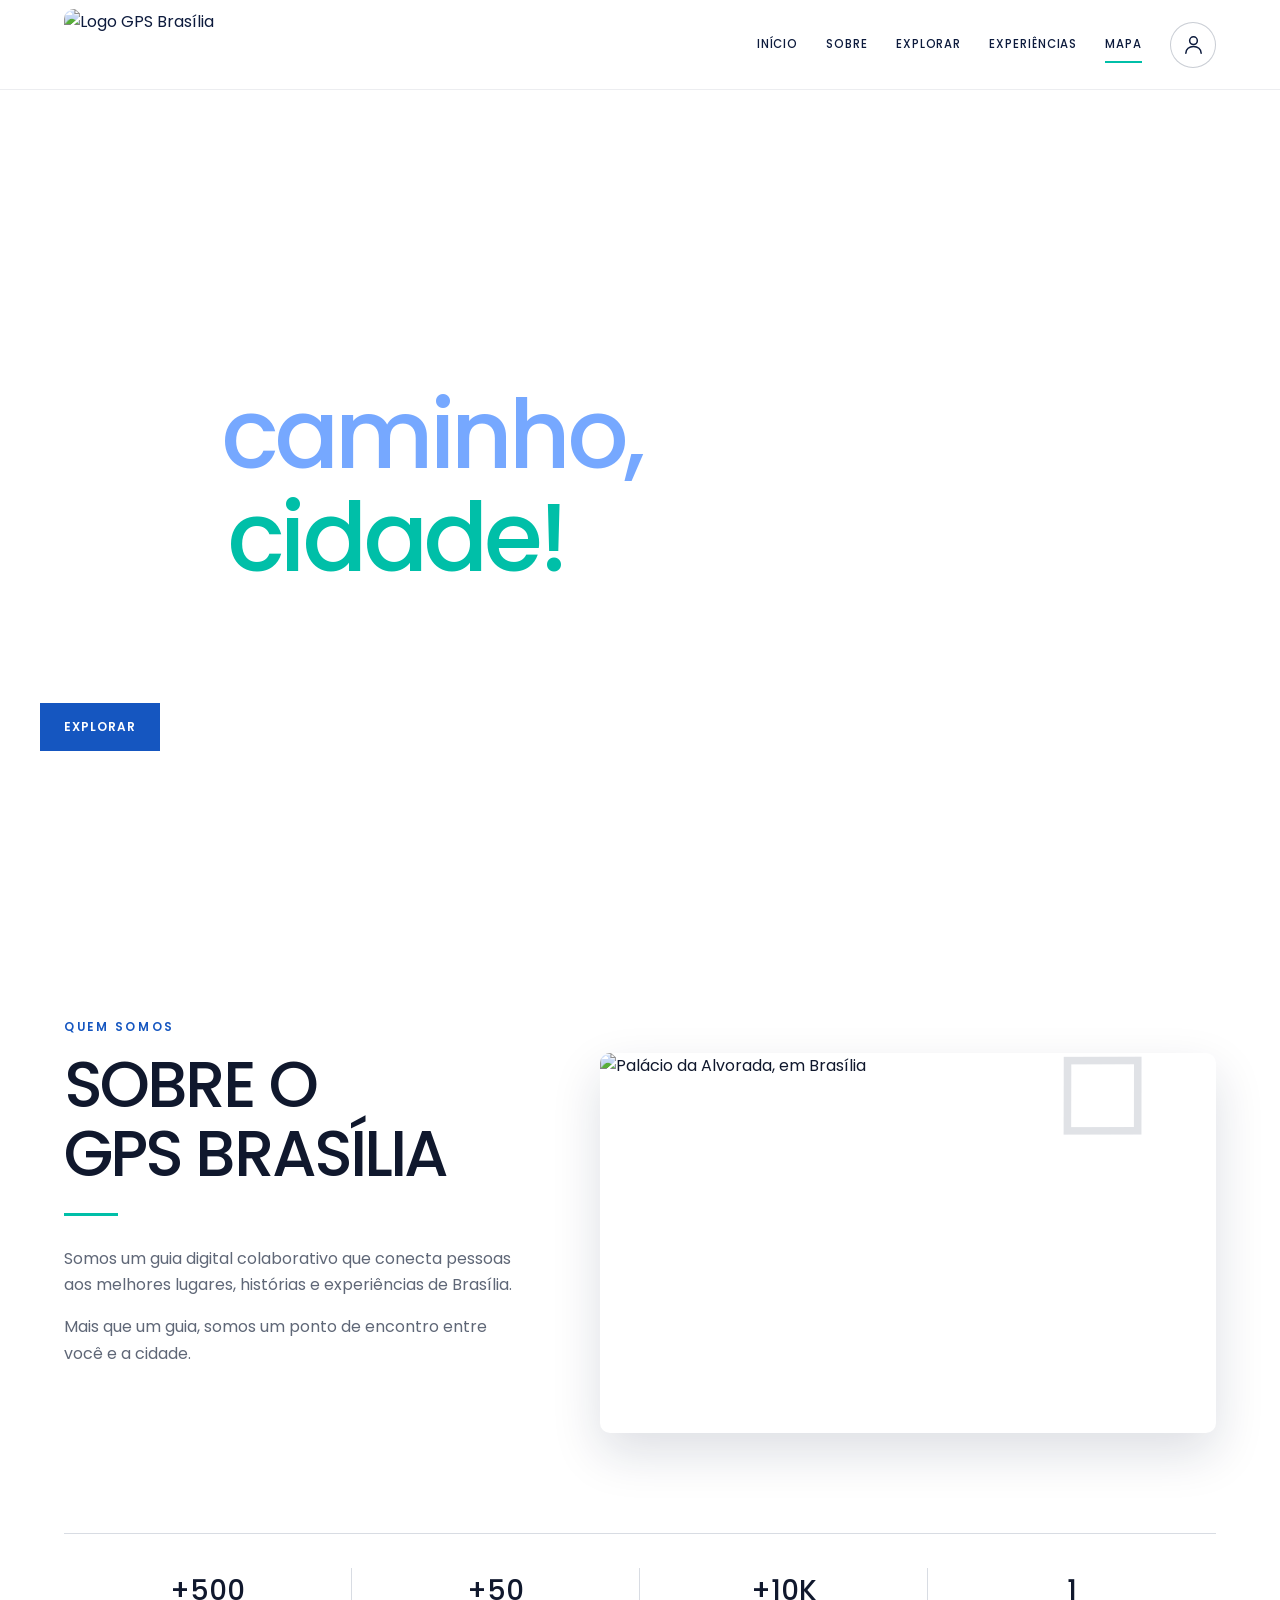
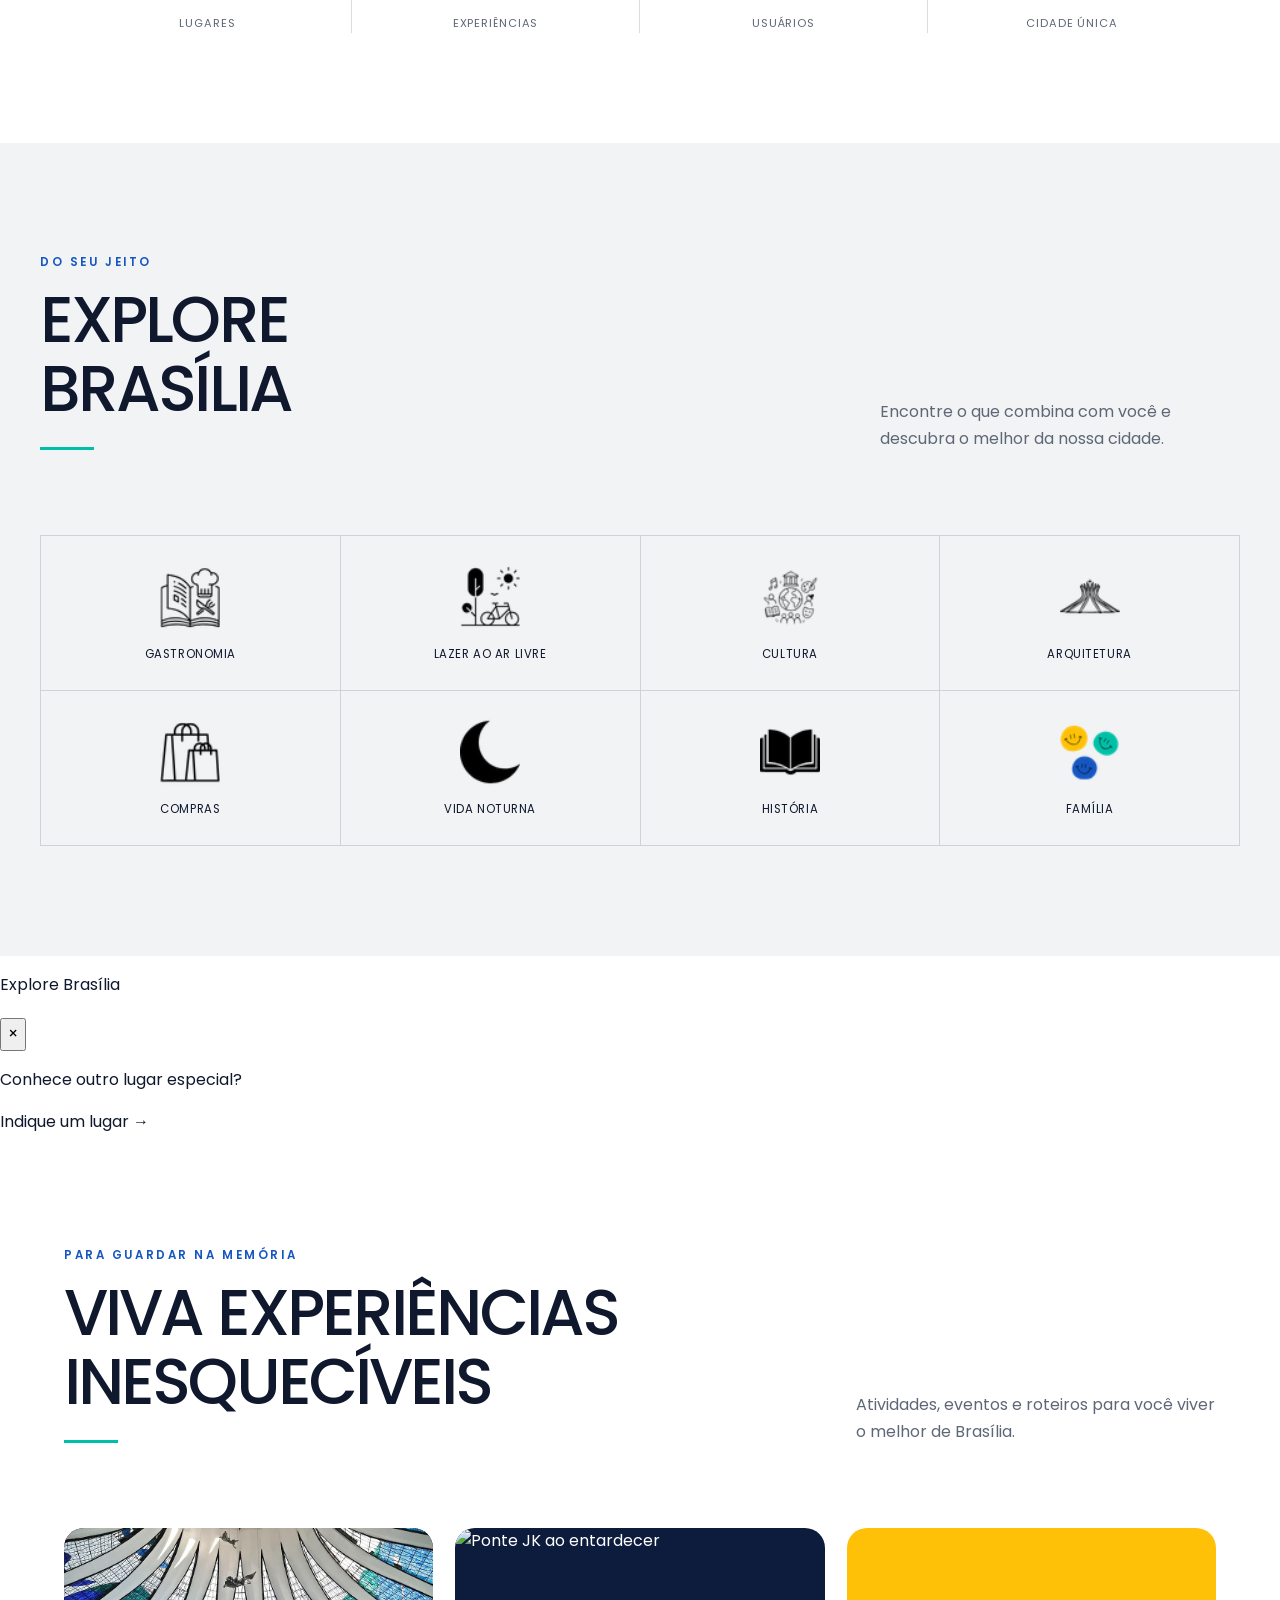
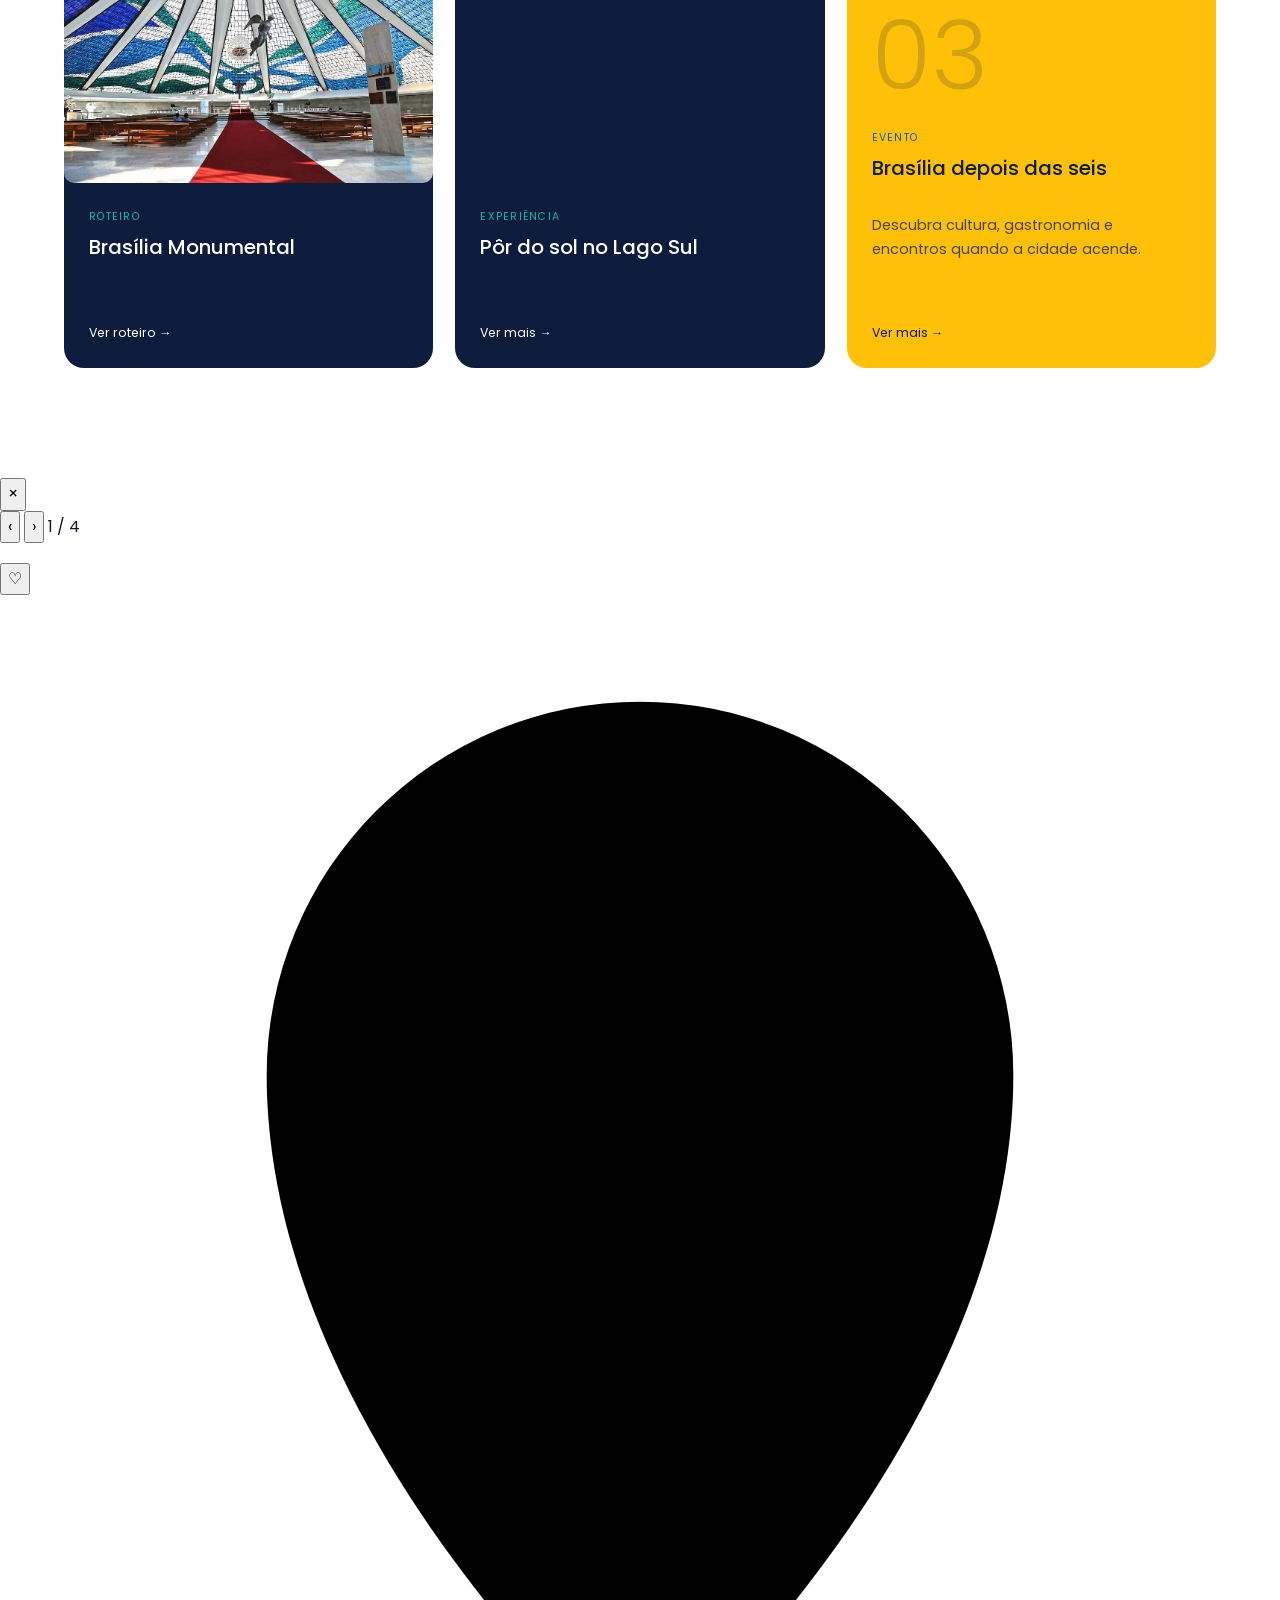
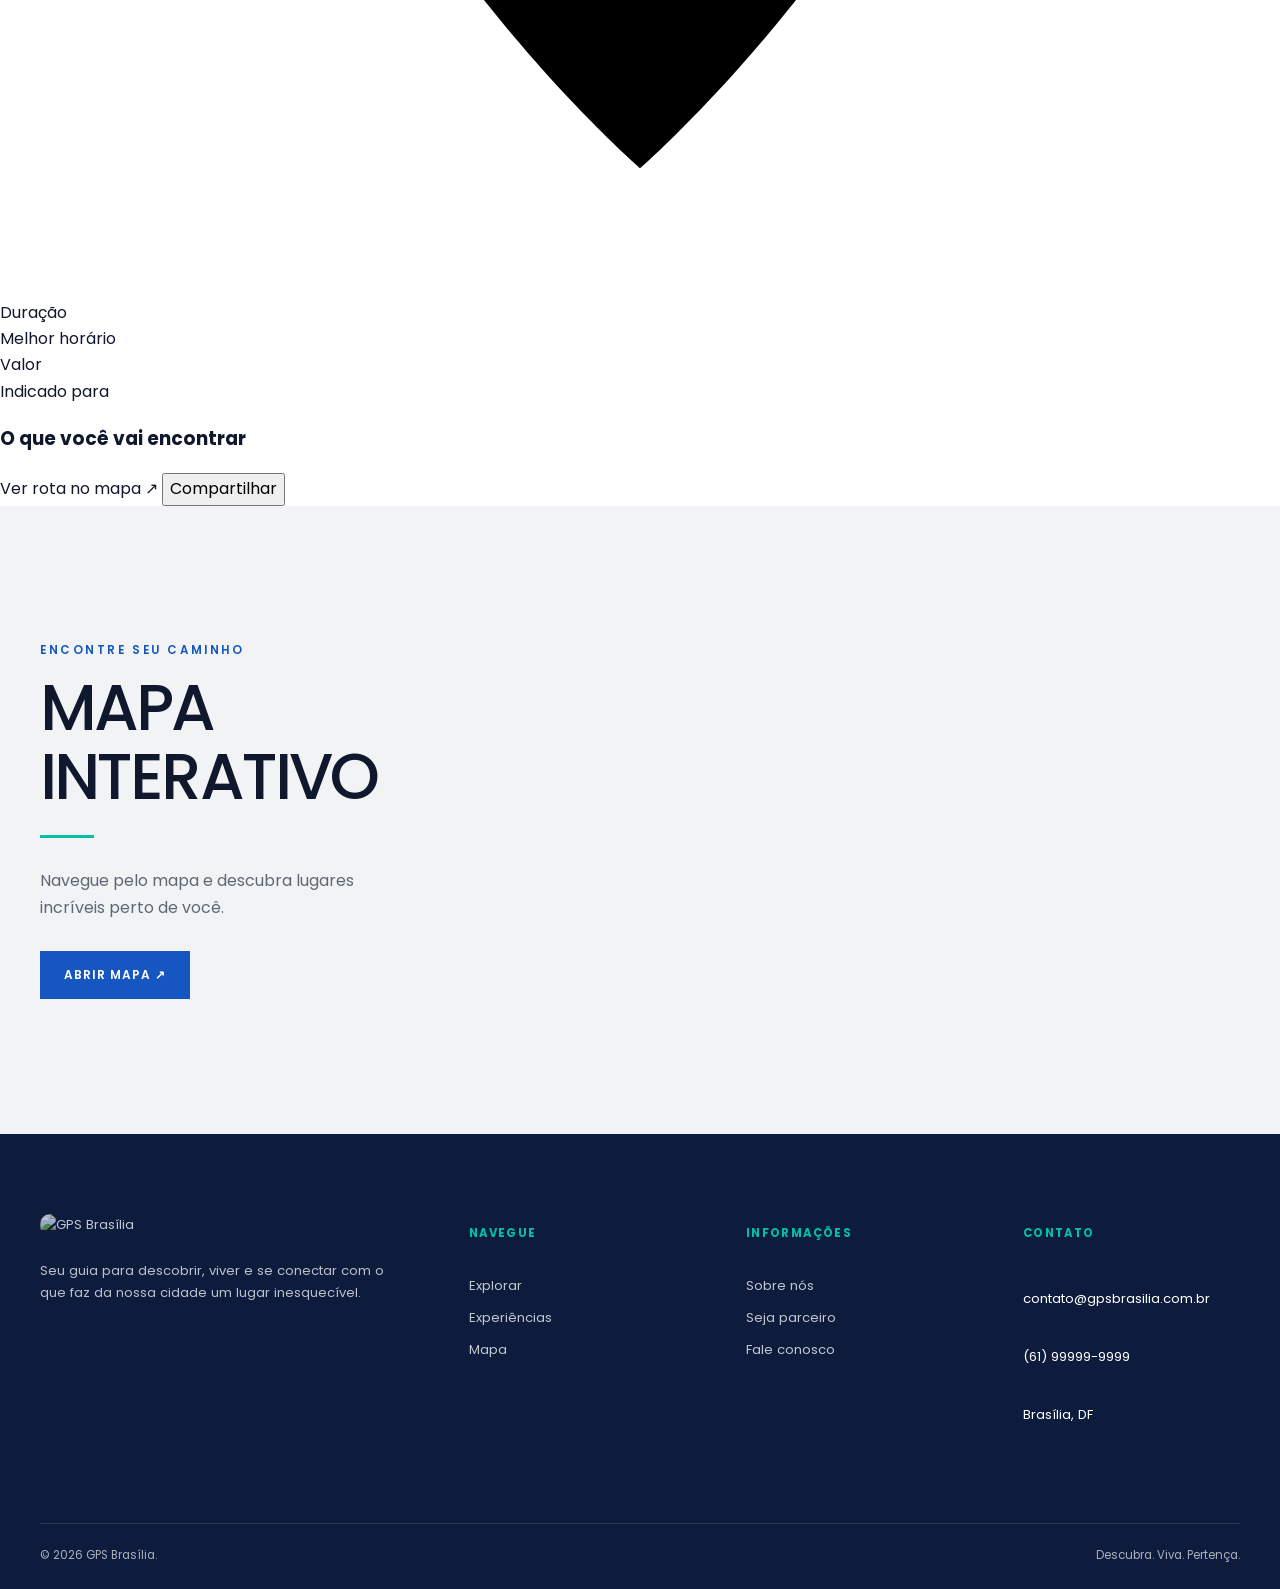
==== index.html @ 70b36142 "tudomais" ====
<!doctype html>
<html lang="pt-BR">

<head>
    <meta charset="UTF-8">

    <meta name="viewport" content="width=device-width, initial-scale=1.0">

    <meta name="description" content="GPS Brasília: lugares, histórias e experiências para viver a capital.">

    <title>GPS Brasília | Descubra. Viva. Pertença.</title>

    <!-- Fonte Poppins -->
    <link rel="preconnect" href="https://fonts.googleapis.com">

    <link rel="preconnect" href="https://fonts.gstatic.com" crossorigin>

    <link href="https://fonts.googleapis.com/css2?family=Poppins:wght@300;400;500;600&display=swap" rel="stylesheet">

    <!-- CSS principal -->
    <link rel="stylesheet" href="/pasta_estilo/styles.css">
    <link rel="stylesheet" href="/pasta_estilo/experiencias-modal.css">
    <link rel="stylesheet" href="/pasta_estilo/explorar-modal.css">
    <style>

    .gps-navbar {
        position: sticky;
        top: 0;
        z-index: 9999;

        display: flex;
        align-items: center;
        justify-content: space-between;

        width: 100%;
        height: 90px;

        padding: 0 5%;

        background-color: #ffffff;
        border-bottom: 1px solid #e5e7eb;

        overflow: visible;
    }

    .gps-navbar-logo-link {
        display: flex;
        align-items: center;

        width: 170px;
        height: 80px;

        margin: 0;
        padding: 0;

        flex-shrink: 0;
    }

    .gps-navbar-logo {
        display: block !important;

        width: 180px !important;
        height: 76px !important;
        max-width: 180px !important;
        max-height: 76px !important;

        margin: 0 !important;
        padding: 0 !important;

        object-fit: contain !important;
        object-position: left center !important;
    }

    .gps-navbar-menu {
        display: flex;
        align-items: center;
        gap: 28px;

        margin: 0;
        padding: 0;
    }

    .gps-navbar-menu a {
        color: #0d1b3d;

        font-family: "Poppins", Arial, sans-serif;
        font-size: 0.72rem;
        font-weight: 500;
        letter-spacing: 0.08em;
        text-transform: uppercase;
        text-decoration: none;
    }

    .gps-navbar-menu a:hover {
        color: #00bfa8;
    }

    @media (max-width: 850px) {

        .gps-navbar {
            height: 72px;
            padding: 0 20px;
        }

        .gps-navbar-logo-link {
            width: 190px;
            height: 80px;
        }

        .gps-navbar-logo {
            width: 120px !important;
            height: 55px !important;
            max-width: 120px !important;
            max-height: 55px !important;
        }

        .gps-navbar-menu {
            position: absolute;
            top: 72px;
            right: 0;
            left: 0;

            display: none;
            flex-direction: column;
            align-items: flex-start;
            gap: 0;

            padding: 15px 20px;

            background: #ffffff;
            border-bottom: 1px solid #e5e7eb;
        }

        .gps-navbar-menu.open {
            display: flex;
        }

        .gps-navbar-menu a {
            width: 100%;
            padding: 12px 0;
        }

    }

</style>
</head>

<body>

    <!-- CABEÇALHO -->
    <header class="site-header" id="inicio">

    <!-- LOGO -->
    <a class="brand" href="#inicio" aria-label="GPS Brasília, início">
        <img
            class="header-logo"
            src="/assets/Inserir um título.png"
            alt="Logo GPS Brasília"
        >
    </a>

    <!-- BOTÃO DO MENU PARA CELULAR -->
    <button
        class="menu-toggle"
        type="button"
        aria-label="Abrir menu"
        aria-expanded="false"
    >
        ☰
    </button>

    <!-- NAVEGAÇÃO -->
    <nav class="main-nav" aria-label="Navegação principal">

        <a href="#inicio">Início</a>
        <a href="#sobre">Sobre</a>
        <a href="#explorar">Explorar</a>
        <a href="#experiencias">Experiências</a>
        <a href="#mapa">Mapa</a>

        <!-- MENU DE PERFIL -->
        <div class="profile-menu">

            <button
                class="profile-trigger"
                id="profile-trigger"
                type="button"
                aria-label="Abrir menu do perfil"
                aria-expanded="false"
                aria-controls="profile-dropdown"
            >
                <!-- ÍCONE DE PERFIL -->
                <svg
                    viewBox="0 0 24 24"
                    aria-hidden="true"
                >
                    <circle cx="12" cy="8" r="4"></circle>

                    <path
                        d="M4 21c0-4.2 3.6-7 8-7s8 2.8 8 7"
                    ></path>
                </svg>
            </button>

            <!-- MENU QUE ABRE AO CLICAR -->
            <div
                class="profile-dropdown"
                id="profile-dropdown"
                hidden
            >

                <div class="profile-dropdown-header">
                    <span class="profile-small-icon">♙</span>

                    <div>
                        <strong>Bem-vindo!</strong>
                        <small>Acesse sua conta</small>
                    </div>
                </div>

                <a href="login.html">
                    <span>Entrar</span>
                    <span>→</span>
                </a>

                <a href="minha-conta.html">
                    <span>Minha conta</span>
                    <span>→</span>
                </a>

                <a href="favoritos.html">
                    <span>Meus favoritos</span>
                    <span>♡</span>
                </a>

                <a href="indicar-local.html">
                    <span>Indicar um local</span>
                    <span>＋</span>
                </a>

            </div>

        </div>

    </nav>

</header>

    <main>

        <!-- HERO -->
        <section class="hero" aria-labelledby="hero-title">
            <video class="hero-video" autoplay muted loop playsinline>
                <source src="../assets/GPS_BRASILIA_VIDEO.mp4" type="video/mp4">
            </video>
            <div class="hero-content">

                <p class="eyebrow light">
                    Descubra. Viva. Pertença.
                </p>

                <h1 id="hero-title">
                    Brasília,
                    <br>

                    seu
                    <em>caminho,</em>

                    <br>

                    sua
                    <span>cidade!</span>
                </h1>

                <p class="hero-copy">
                    Descubra lugares, histórias e experiências que fazem
                    de Brasília um lugar único.
                </p>

                <div class="actions">

                    <a class="button primary" href="#explorar">
                        Explorar
                    </a>

                    <a class="text-link light" href="#sobre">
                        Saiba mais
                        <span>→</span>
                    </a>

                </div>

            </div>

        </section>

        <!-- SOBRE -->
        <section class="section about" id="sobre">

            <div class="about-copy reveal">

                <p class="eyebrow">Quem somos</p>

                <h2>
                    Sobre o
                    <br>
                    GPS Brasília
                </h2>

                <div class="rule"></div>

                <p>
                    Somos um guia digital colaborativo que conecta pessoas
                    aos melhores lugares, histórias e experiências de Brasília.
                </p>

                <p>
                    Mais que um guia, somos um ponto de encontro entre você
                    e a cidade.
                </p>

            </div>

            <div class="about-visual reveal">

                <div class="line-symbol" aria-hidden="true">
                    ◇
                </div>

                <!-- TROQUE A IMAGEM DA SEÇÃO SOBRE AQUI -->
                <img
                    src="/assets/palacio-alvorada.jpg"
                    alt="Palácio da Alvorada, em Brasília"
                    loading="lazy"
                >

            </div>

            <div class="stats" aria-label="Números do GPS Brasília">

                <div>
                    <strong>+500</strong>
                    <span>Lugares</span>
                </div>

                <div>
                    <strong>+50</strong>
                    <span>Experiências</span>
                </div>

                <div>
                    <strong>+10K</strong>
                    <span>Usuários</span>
                </div>

                <div>
                    <strong>1</strong>
                    <span>Cidade única</span>
                </div>

            </div>

        </section>

        <!-- EXPLORAR -->
<section class="section explore" id="explorar">
    <div class="section-heading reveal">
        <div>
            <p class="eyebrow">Do seu jeito</p>
            <h2>Explore<br>Brasília</h2>
            <div class="rule"></div>
        </div>

        <p>
            Encontre o que combina com você e descubra
            o melhor da nossa cidade.
        </p>
    </div>

    <div class="category-grid reveal">

    <button class="explore-category" type="button" data-category="gastronomia">
        <img class="category-icon" src="../assets/Culinaria.png" alt="">
        <span>Gastronomia</span>
    </button>

    <button class="explore-category" type="button" data-category="lazer">
        <img class="category-icon" src="../assets/LAZER.png" alt="">
        <span>Lazer ao ar livre</span>
    </button>

    <button class="explore-category" type="button" data-category="cultura">
        <img class="category-icon" src="../assets/cultura.png" alt="">
        <span>Cultura</span>
    </button>

    <button class="explore-category" type="button" data-category="arquitetura">
        <img class="category-icon" src="../assets/arquitetura.png" alt="">
        <span>Arquitetura</span>
    </button>

    <button class="explore-category" type="button" data-category="compras">
        <img class="category-icon" src="../assets/compras.png" alt="">
        <span>Compras</span>
    </button>

    <button class="explore-category" type="button" data-category="vida-noturna">
        <img class="category-icon" src="../assets/vidanoturna.png" alt="">
        <span>Vida noturna</span>
    </button>

    <button class="explore-category" type="button" data-category="historia">
        <img class="category-icon" src="../assets/historia.png" alt="">
        <span>História</span>
    </button>

    <button class="explore-category" type="button" data-category="familia">
        <img class="category-icon" src="../assets/familia.png" alt="">
        <span>Família</span>
    </button>

</div>
</section>


<!-- MODAL UTILIZADO PELAS OITO CATEGORIAS -->
<div
    class="explore-modal"
    id="explore-modal"
    role="dialog"
    aria-modal="true"
    aria-labelledby="explore-modal-title"
    aria-hidden="true"
>
    <div class="explore-dialog" tabindex="-1">

        <header class="explore-modal-header">

            <div>
                <p class="explore-modal-eyebrow">
                    Explore Brasília
                </p>

                <h2 id="explore-modal-title"></h2>

                <div class="explore-modal-rule"></div>

                <p
                    class="explore-modal-description"
                    id="explore-modal-description"
                ></p>
            </div>

            <button
                class="explore-modal-close"
                type="button"
                aria-label="Fechar categoria"
            >
                ×
            </button>

        </header>

        <!-- O JavaScript colocará os filtros aqui -->
        <div
            class="explore-modal-filters"
            id="explore-modal-filters"
        ></div>

        <!-- O JavaScript colocará os lugares aqui -->
        <div
            class="explore-places-grid"
            id="explore-places-grid"
        ></div>

        <div class="explore-modal-bottom">

            <p>
                Conhece outro lugar especial?
            </p>

            <a href="indicar-local.html">
                Indique um lugar →
            </a>

        </div>

    </div>
</div>
        <!-- EXPERIÊNCIAS -->
        <section class="section experiences" id="experiencias">

    <div class="section-heading reveal">
        <div>
            <p class="eyebrow">Para guardar na memória</p>
            <h2>Viva experiências<br>inesquecíveis</h2>
            <div class="rule"></div>
        </div>

        <p>
            Atividades, eventos e roteiros para você viver
            o melhor de Brasília.
        </p>
    </div>

    <div class="card-grid">

        <article class="place-card reveal">
            <!-- IMAGEM DO PRIMEIRO CARD -->
            <img src="/assets/brasilia-cathedral-cc.webp"
                alt="Catedral Metropolitana de Brasília ao entardecer" loading="lazy">

            <div>
                <span>Roteiro</span>
                <h3>Brasília Monumental</h3>

                <a href="#" class="experience-open" data-experience="monumental">
                    Ver roteiro →
                </a>
            </div>
        </article>

        <article class="place-card reveal">
            <!-- IMAGEM DO SEGUNDO CARD -->
            <img src="https://www.viajenaviagem.com/wp-content/uploads/2014/04/brasilia-ponte-jk-1920x640-1.jpg"
                alt="Ponte JK ao entardecer" loading="lazy">

            <div>
                <span>Experiência</span>
                <h3>Pôr do sol no Lago Sul</h3>

                <a href="#" class="experience-open" data-experience="por-do-sol">
                    Ver mais →
                </a>
            </div>
        </article>

        <article class="place-card reveal accent-card">
            <div class="card-number">03</div>

            <div>
                <span>Evento</span>
                <h3>Brasília depois das seis</h3>

                <p>
                    Descubra cultura, gastronomia e encontros
                    quando a cidade acende.
                </p>

                <a href="#" class="experience-open" data-experience="depois-das-seis">
                    Ver mais →
                </a>
            </div>
        </article>

    </div>

</section>

<!--
    MODAL DAS EXPERIÊNCIAS
    Cole este bloco depois da seção Experiências ou antes de </main>.
    O conteúdo é preenchido pelo arquivo experiencias-modal.js.
-->
<div class="experience-modal" id="experience-modal" role="dialog" aria-modal="true"
    aria-labelledby="experience-modal-title" aria-hidden="true">
    <div class="experience-dialog" tabindex="-1">

        <button class="experience-close" type="button" aria-label="Fechar detalhes da experiência">
            ×
        </button>

        <!-- METADE ESQUERDA: GALERIA -->
        <div class="experience-gallery">

            <div class="experience-main-image">
                <img src="" alt="" id="experience-main-image">

                <button class="gallery-arrow gallery-prev" type="button" aria-label="Imagem anterior">
                    ‹
                </button>

                <button class="gallery-arrow gallery-next" type="button" aria-label="Próxima imagem">
                    ›
                </button>

                <span class="gallery-counter" id="gallery-counter">1 / 4</span>
            </div>

            <div class="experience-thumbnails" id="experience-thumbnails" aria-label="Miniaturas da experiência"></div>

        </div>

        <!-- METADE DIREITA: INFORMAÇÕES -->
        <div class="experience-details">

            <div class="experience-heading">
                <div>
                    <p class="experience-category" id="experience-category"></p>
                    <h2 id="experience-modal-title"></h2>
                </div>

                <button class="experience-favorite" type="button" aria-label="Adicionar experiência aos favoritos">
                    ♡
                </button>
            </div>

            <div class="experience-location">
                <svg viewBox="0 0 24 24" aria-hidden="true">
                    <path d="M12 22s7-6.1 7-13A7 7 0 1 0 5 9c0 6.9 7 13 7 13Z"></path>
                    <circle cx="12" cy="9" r="2.3"></circle>
                </svg>
                <span id="experience-address"></span>
            </div>

            <p class="experience-description" id="experience-description"></p>

            <div class="experience-info-grid">
                <div>
                    <span>Duração</span>
                    <strong id="experience-duration"></strong>
                </div>

                <div>
                    <span>Melhor horário</span>
                    <strong id="experience-time"></strong>
                </div>

                <div>
                    <span>Valor</span>
                    <strong id="experience-price"></strong>
                </div>

                <div>
                    <span>Indicado para</span>
                    <strong id="experience-audience"></strong>
                </div>
            </div>

            <div class="experience-highlights">
                <h3>O que você vai encontrar</h3>
                <ul id="experience-highlights"></ul>
            </div>

            <div class="experience-actions">
                <a class="experience-route" id="experience-route" href="#" target="_blank" rel="noopener">
                    Ver rota no mapa ↗
                </a>

                <button class="experience-share" type="button">
                    Compartilhar
                </button>
            </div>

        </div>

    </div>
</div>


        <!-- MAPA -->
        <section class="map-section" id="mapa">

            <div class="map-copy reveal">

                <p class="eyebrow">
                    Encontre seu caminho
                </p>

                <h2>
                    Mapa
                    <br>
                    interativo
                </h2>

                <div class="rule"></div>

                <p>
                    Navegue pelo mapa e descubra lugares incríveis
                    perto de você.
                </p>

                <a class="button primary" href="https://www.google.com/maps/search/pontos+turísticos+Brasília"
                    target="_blank" rel="noopener">
                    Abrir mapa ↗
                </a>

            </div>

            <div class="map-frame">

                <iframe title="Mapa de Brasília" src="https://www.google.com/maps?q=Brasília%20DF&output=embed"
                    loading="lazy" referrerpolicy="no-referrer-when-downgrade" allowfullscreen></iframe>

            </div>

        </section>

    </main>

    <!-- RODAPÉ -->
    <footer class="site-footer">

        <div class="footer-brand">

            <a
                class="footer-logo-link"
                href="#inicio"
                aria-label="GPS Brasília, voltar ao início">

                <!-- TROQUE A LOGO DO RODAPÉ AQUI -->
                <img
                    class="footer-logo"
                    src="/assets/Rectangle 6.png"
                    alt="GPS Brasília"
                >

            </a>

            <p>
                Seu guia para descobrir, viver e se conectar com
                o que faz da nossa cidade um lugar inesquecível.
            </p>

        </div>

        <div>

            <h3>Navegue</h3>

            <a href="#explorar">Explorar</a>
            <a href="#experiencias">Experiências</a>
            <a href="#mapa">Mapa</a>

        </div>

        <div>

            <h3>Informações</h3>

            <a href="#sobre">Sobre nós</a>

            <a href="mailto:contato@gpsbrasilia.com.br">
                Seja parceiro
            </a>

            <a href="mailto:contato@gpsbrasilia.com.br">
                Fale conosco
            </a>

        </div>

        <div>

            <h3>Contato</h3>

            <p>contato@gpsbrasilia.com.br</p>
            <p>(61) 99999-9999</p>
            <p>Brasília, DF</p>

        </div>

        <div class="footer-bottom">

            <span>
                © 2026 GPS Brasília.
            </span>

            <span>
                Descubra. Viva. Pertença.
            </span>

        </div>

    </footer>

    <!-- JavaScript -->
    <script src="../pasta_JS/index.js"></script>
    <script src="../pasta_JS/experiencias-modal.js"></script>
    <script src="../pasta_JS/explorar-modal.js"></script>
    
</body>

</html>
---- pasta_estilo/styles.css ----
/* ===================================
   CONFIGURAÇÕES GERAIS
=================================== */

:root {
    --navy: #0d1b3d;
    --blue: #1556c0;
    --teal: #00bfa8;
    --yellow: #ffc107;
    --paper: #f1f3f5;
    --white: #ffffff;
    --ink: #10182d;
    --muted: #5f6777;
    --max-width: 1200px;

    --shadow:
        0 20px 50px rgba(13, 27, 61, 0.14);
}

* {
    box-sizing: border-box;
}

html {
    scroll-behavior: smooth;
}

body {
    margin: 0;
    color: var(--ink);
    background: var(--white);
    font-family: "Poppins", Arial, sans-serif;
    font-size: 16px;
    line-height: 1.65;

}

img {
    display: block;
    max-width: 100%;
    border-radius: 10px 10px 10px 10px;
}

a {
    color: inherit;
    text-decoration: none;
}

button {
    font: inherit;
}

/* ===================================
   CABEÇALHO
=================================== */

.site-header {
    position: sticky;
    top: 0;
    z-index: 20;

    display: flex;
    align-items: center;
    justify-content: space-between;

    height: 82px;

    padding-right:
        max(24px, calc((100vw - var(--max-width)) / 2));

    padding-left:
        max(24px, calc((100vw - var(--max-width)) / 2));

    background: rgba(255, 255, 255, 0.96);

    border-bottom:
        1px solid rgba(13, 27, 61, 0.08);

    backdrop-filter: blur(12px);
}

.brand {
    display: flex;
    align-items: center;
    gap: 11px;

    color: var(--navy);
}

.brand-mark img {
 width: 90px;


}

.brand span:last-child {
    display: grid;
    line-height: 1;
}

.brand strong {
    font-size: 1.5rem;
    font-weight: 500;
    letter-spacing: 0.16em;
}

.brand small {
    margin-top: 7px;

    font-size: 0.55rem;
    letter-spacing: 0.42em;
}

.main-nav {
    display: flex;
    gap: 30px;
}

.main-nav a {
    position: relative;

    font-size: 0.75rem;
    font-weight: 500;
    letter-spacing: 0.08em;
    text-transform: uppercase;
}

.main-nav a::after {
    content: "";

    position: absolute;
    right: 100%;
    bottom: -9px;
    left: 0;

    height: 2px;

    background: var(--teal);

    transition: right 0.25s;
}

.main-nav a:hover::after,
.main-nav a.active::after {
    right: 0;
}

.menu-toggle {
    display: none;

    border: 0;
    background: transparent;

    color: var(--navy);
    font-size: 1.4rem;

    cursor: pointer;
}

/* ===================================
   HERO
=================================== */

.hero {
    position: relative;

    display: grid;
    align-items: center;

    min-height: calc(100vh - 82px);

    color: var(--white);

    .hero-video {
        position: absolute;
        inset: 0;
        width: 100%;
        height: 100%;
        object-fit: cover;
        z-index: 0;
    }

    background-position: center;
    background-size: cover;
    background-repeat: no-repeat;

    overflow: hidden;
}

.hero::after {
    position: absolute;
    inset: 0;

    background:
        linear-gradient(90deg,
            rgba(13, 27, 61, 0.92) 0%,
            rgba(13, 27, 61, 0.55) 45%,
            rgba(13, 27, 61, 0.12) 78%);
}

.hero-content {
    position: relative;
    z-index: 2;

    width: min(620px, calc(100% - 48px));

    margin-left:
        max(24px, calc((100vw - var(--max-width)) / 2));

    padding: 70px 0;
}

.eyebrow {
    margin: 0 0 13px;

    color: var(--blue);

    font-size: 0.73rem;
    font-weight: 600;
    letter-spacing: 0.22em;
    text-transform: uppercase;
}

.eyebrow.light {
    color: var(--white);
    opacity: 0.8;
}

.hero h1,
.section h2,
.map-copy h2 {
    margin: 0;

    font-weight: 500;
    line-height: 1.08;
}

.hero h1 {
    font-size: clamp(3rem, 7.5vw, 6.7rem);
    letter-spacing: -0.045em;
}

.hero h1 em {
    color: #76a8ff;
    font-style: normal;
}

.hero h1 span {
    color: var(--teal);
}

.hero-copy {
    max-width: 500px;

    margin: 28px 0 30px;

    font-size: 1.05rem;
}

.actions {
    display: flex;
    align-items: center;
    gap: 28px;
}

.button {
    display: inline-flex;
    align-items: center;
    justify-content: center;

    min-height: 48px;

    padding: 0 24px;

    font-size: 0.75rem;
    font-weight: 600;
    letter-spacing: 0.08em;
    text-transform: uppercase;

    transition:
        transform 0.25s,
        box-shadow 0.25s;
}

.button.primary {
    color: var(--white);
    background: var(--blue);
}

.button:hover {
    transform: translateY(-2px);

    box-shadow:
        0 10px 28px rgba(21, 86, 192, 0.3);
}

.text-link {
    font-size: 0.75rem;
    font-weight: 500;
    letter-spacing: 0.08em;
    text-transform: uppercase;
}

.text-link span {
    margin-left: 8px;
}

.hero-index {
    position: absolute;
    bottom: 20px;
    z-index: 3;

    left:
        max(24px, calc((100vw - var(--max-width)) / 2));

    font-size: 0.75rem;
}

/* ===================================
   SEÇÕES GERAIS
=================================== */

.section {
    max-width: var(--max-width);

    margin: auto;
    padding: 110px 24px;
}

.section h2,
.map-copy h2 {
    font-size: clamp(2.35rem, 5vw, 4.5rem);
    letter-spacing: -0.045em;
    text-transform: uppercase;
}

.rule {
    width: 54px;
    height: 3px;

    margin: 24px 0 30px;

    background: var(--teal);
}

/* ===================================
   SOBRE
=================================== */

.about {
    display: grid;
    grid-template-columns: 0.85fr 1.15fr;
    gap: 80px;
}

.about-copy>p:not(.eyebrow) {
    max-width: 470px;
    color: var(--muted);
}

.about-visual {
    position: relative;
    padding-top: 35px;
}

.about-visual img {
    width: 100%;
    height: 380px;

    object-fit: cover;

    box-shadow: var(--shadow);
}

.line-symbol {
    position: absolute;
    top: -50px;
    right: 8%;
    z-index: -1;

    color: var(--navy);

    font-size: 9rem;
    font-weight: 200;

    opacity: 0.12;

    transform: rotate(45deg);
}

/* Números do site */

.stats {
    grid-column: 1 / -1;

    display: grid;
    grid-template-columns: repeat(4, 1fr);

    margin-top: 20px;
    padding-top: 34px;

    border-top: 1px solid #d8dce3;
}

.stats div {
    display: flex;
    flex-direction: column;
    align-items: center;

    border-right: 1px solid #d8dce3;
}

.stats div:last-child {
    border-right: 0;
}

.stats strong {
    font-size: 1.75rem;
    font-weight: 500;
}

.stats span {
    color: var(--muted);

    font-size: 0.7rem;
    letter-spacing: 0.08em;
    text-transform: uppercase;
}

/* ===================================
   EXPLORAR
=================================== */

.explore {
    max-width: none;

    padding-right:
        max(24px, calc((100vw - var(--max-width)) / 2));

    padding-left:
        max(24px, calc((100vw - var(--max-width)) / 2));

    background: var(--paper);
}

.section-heading {
    display: flex;
    align-items: flex-end;
    justify-content: space-between;
    gap: 50px;

    margin-bottom: 55px;
}

.section-heading>p {
    max-width: 360px;
    margin-bottom: 28px;

    color: var(--muted);
}

.category-grid {
    display: grid;
    grid-template-columns: repeat(4, 1fr);

    border-top: 1px solid #ced3db;
    border-left: 1px solid #ced3db;
}

.category-grid a {
    display: flex;
    flex-direction: column;
    align-items: center;
    justify-content: center;
    gap: 13px;

    min-height: 155px;

    border-right: 1px solid #ced3db;
    border-bottom: 1px solid #ced3db;

    transition:
        color 0.25s,
        background 0.25s,
        transform 0.25s,
        box-shadow 0.25s;
}

.category-grid b {
    color: var(--navy);

    font-size: 2.1rem;
    font-weight: 300;
}

.category-grid span {
    font-size: 0.72rem;
    letter-spacing: 0.05em;
    text-transform: uppercase;
}

.category-grid a:hover {
    color: var(--white);
    background: var(--navy);

    transform: translateY(-3px);

    box-shadow: var(--shadow);
}

.category-grid a:hover b {
    color: var(--teal);
}

/* ===================================
   EXPERIÊNCIAS
=================================== */

.card-grid {
    display: grid;
    grid-template-columns: repeat(3, 1fr);
    gap: 22px;
    border-radius: 20px;
}

.place-card {
    position: relative;

    display: flex;
    flex-direction: column;

    min-height: 440px;

    color: var(--white);
    background: var(--navy);

    overflow: hidden;

    border-radius: 20px;
}

.place-card img {
    width: 100%;
    height: 255px;

    object-fit: cover;

    transition: transform 0.5s;
}

.place-card:hover img {
    transform: scale(1.04);
}

.place-card>div:last-child {
    display: flex;
    flex: 1;
    flex-direction: column;

    padding: 25px;
}

.place-card span {
    color: var(--teal);

    font-size: 0.66rem;
    letter-spacing: 0.12em;
    text-transform: uppercase;
}

.place-card h3 {
    margin: 8px 0 18px;

    font-size: 1.25rem;
    font-weight: 500;
    line-height: 1.35;
}

.place-card p {
    font-size: 0.9rem;
    opacity: 0.75;
}

.place-card a {
    margin-top: auto;
    font-size: 0.78rem;
}

.accent-card {
    padding-top: 80px;

    color: var(--navy);
    background: var(--yellow);
}

.accent-card .card-number {
    padding: 0 25px;

    font-size: 6rem;
    font-weight: 300;
    line-height: 1;

    opacity: 0.18;
}

.accent-card span {
    color: var(--blue);
}

/* ===================================
   MAPA
=================================== */

.map-section {
    display: grid;
    grid-template-columns:
        minmax(300px, 1fr) minmax(50%, 1.4fr);

    min-height: 620px;

    background: var(--paper);
}

.map-copy {
    align-self: center;

    padding-top: 90px;
    padding-bottom: 90px;

    padding-left:
        max(24px, calc((100vw - var(--max-width)) / 2));

    padding-right: 70px;
}

.map-copy p:not(.eyebrow) {
    max-width: 350px;

    margin-bottom: 30px;

    color: var(--muted);
}

.map-frame iframe {
    width: 100%;
    height: 100%;
    min-height: 620px;

    border: 0;

    filter:
        saturate(0.65) contrast(0.95);
}

/* ===================================
   RODAPÉ
=================================== */

.site-footer {
    position: relative;

    display: grid;
    grid-template-columns: 1.7fr repeat(3, 1fr);
    gap: 60px;

    padding-top: 80px;
    padding-bottom: 24px;

    padding-right:
        max(24px, calc((100vw - var(--max-width)) / 2));

    padding-left:
        max(24px, calc((100vw - var(--max-width)) / 2));

    color: var(--white);
    background: var(--navy);

    overflow: hidden;
}

.brand-light {
    color: var(--white);
}

.footer-brand>p {
    max-width: 350px;

    margin-top: 24px;

    font-size: 0.88rem;

    opacity: 0.72;
}

.logo_rodape img{
    width: 250px;
}

.site-footer h3 {
    margin: 10px 0 22px;

    color: var(--teal);

    font-size: 0.72rem;
    letter-spacing: 0.12em;
    text-transform: uppercase;
}

.site-footer>div:not(.footer-brand):not(.footer-bottom) {
    display: flex;
    flex-direction: column;
    gap: 10px;
}

.site-footer a,
.site-footer p {
    font-size: 0.82rem;
}

.site-footer>div a {
    opacity: 0.75;
}

.site-footer>div a:hover {
    color: var(--teal);
    opacity: 1;
}

.footer-bottom {
    z-index: 1;
    grid-column: 1 / -1;

    display: flex;
    justify-content: space-between;

    margin-top: 24px;
    padding-top: 22px;

    border-top:
        1px solid rgba(255, 255, 255, 0.2);

    font-size: 0.72rem;

    opacity: 0.65;
}

footer-logo
    {
        display: block  ;
    
        width: 500px;
        height: auto;
    
        object-fit: contain;
        
    }

/* ===================================
   ANIMAÇÕES
=================================== */

.reveal {
    opacity: 0;

    transform: translateY(22px);

    transition:
        opacity 0.65s ease,
        transform 0.65s ease;
}

.reveal.visible {
    opacity: 1;
    transform: none;
}

/* ===================================
   TABLETS E CELULARES
=================================== */

@media (max-width: 850px) {

    .site-header {
        height: 70px;
    }

    .menu-toggle {
        display: block;
    }

    .main-nav {
        position: absolute;
        top: 70px;
        right: 0;
        left: 0;

        display: none;
        flex-direction: column;
        gap: 0;

        padding: 10px 24px 20px;

        background: var(--white);

        border-bottom: 1px solid #dddddd;
    }

    .main-nav.open {
        display: flex;
    }

    .main-nav a {
        padding: 13px 0;
    }

    .hero {
        min-height: calc(100svh - 70px);
    }

    .about {
        grid-template-columns: 1fr;
        gap: 35px;
    }

    .about-visual {
        padding-top: 0;
    }

    .stats {
        grid-template-columns: repeat(2, 1fr);
        gap: 20px;
    }

    .stats div:nth-child(2) {
        border-right: 0;
    }

    .section-heading {
        align-items: flex-start;
        flex-direction: column;
        gap: 0;
    }

    .section-heading>p {
        margin: 0;
    }

    .category-grid {
        grid-template-columns: repeat(2, 1fr);
    }

    .card-grid {
        grid-template-columns: 1fr 1fr;
    }

    .place-card:last-child {
        grid-column: 1 / -1;
        min-height: 350px;
    }

    .map-section {
        grid-template-columns: 1fr;
    }

    .map-copy {
        padding: 80px 24px;
    }

    .map-frame iframe {
        min-height: 460px;
    }

    .site-footer {
        grid-template-columns: 1fr 1fr;
    }

    .footer-brand {
        grid-column: 1 / -1;
    }
}

/* ===================================
   CELULARES PEQUENOS
=================================== */

@media (max-width: 560px) {

    .section {
        padding-top: 78px;
        padding-bottom: 78px;
    }

    .hero h1 {
        font-size: 3.25rem;
    }

    .hero-copy {
        font-size: 0.95rem;
    }

    .actions {
        align-items: flex-start;
        flex-direction: column;
        gap: 18px;
    }

    .stats {
        grid-template-columns: 1fr 1fr;
    }

    .stats div {
        border-right: 0;
    }

    .category-grid a {
        min-height: 130px;
        padding: 10px;

        text-align: center;
    }

    .card-grid {
        grid-template-columns: 1fr;
    }

    .place-card:last-child {
        grid-column: auto;
    }

    .site-footer {
        grid-template-columns: 1fr;
        gap: 35px;
    }

    .footer-brand,
    .footer-bottom {
        grid-column: auto;
    }

    .footer-bottom {
        flex-direction: column;
        gap: 6px;
    }

    .about-visual img {
        height: 290px;
    }
}

/* Reduz as animações para usuários que preferem menos movimento */

@media (prefers-reduced-motion: reduce) {

    html {
        scroll-behavior: auto;
    }

    .reveal {
        opacity: 1;
        transform: none;
        transition: none;
    }

    * {
        transition: none !important;
    }


}
/* ===================================
   MODAL DE GASTRONOMIA
=================================== */

body.modal-open {
    overflow: hidden;
}

/* Fundo escuro da sobreposição */

.modal-overlay {
    position: fixed;
    inset: 0;
    z-index: 1000;

    display: flex;
    align-items: center;
    justify-content: center;

    padding: 24px;

    background: rgba(13, 27, 61, 0.82);

    backdrop-filter: blur(8px);
    -webkit-backdrop-filter: blur(8px);

    opacity: 0;
    visibility: hidden;

    transition:
        opacity 0.3s ease,
        visibility 0.3s ease;
}

/* Modal aberto */

.modal-overlay.active {
    opacity: 1;
    visibility: visible;
}

/* Área branca do modal */

.modal-container {
    width: min(1200px, 100%);
    max-height: calc(100vh - 48px);

    padding: 45px;

    background: #ffffff9c;

    overflow-y: auto;

    box-shadow:
        0 30px 80px rgba(0, 0, 0, 0.32);

    transform: translateY(25px) scale(0.98);

    transition: transform 0.3s ease;
}

.modal-overlay.active .modal-container {
    transform: translateY(0) scale(1);
}

/* ===================================
   CABEÇALHO DO MODAL
=================================== */

.modal-header {
    display: flex;
    align-items: flex-start;
    justify-content: space-between;
    gap: 30px;

    margin-bottom: 32px;
}

.modal-eyebrow {
    margin: 0 0 8px;

    color: var(--blue);

    font-size: 0.72rem;
    font-weight: 600;
    letter-spacing: 0.2em;
    text-transform: uppercase;
}

.modal-header h2 {
    margin: 0;

    color: var(--navy);

    font-size: clamp(2.5rem, 5vw, 4.5rem);
    font-weight: 500;
    letter-spacing: -0.04em;
    line-height: 1;
    text-transform: uppercase;
}

.modal-rule {
    width: 55px;
    height: 3px;

    margin: 22px 0;

    background: var(--teal);
}

.modal-description {
    max-width: 600px;
    margin: 0;

    color: var(--blue);
}

/* Botão de fechar */

.modal-close {
    display: flex;
    align-items: center;
    justify-content: center;
    flex-shrink: 0;

    width: 52px;
    height: 52px;

    border: 1px solid #d8dce3;
    border-radius: 50%;

    color: var(--navy);
    background: transparent;

    font-size: 2rem;
    font-weight: 300;
    line-height: 1;

    cursor: pointer;

    transition:
        color 0.2s,
        background 0.2s,
        border-color 0.2s,
        transform 0.2s;
}

.modal-close:hover {
    color: #ffffff;
    background: var(--navy);
    border-color: var(--navy);

    transform: rotate(90deg);
}

/* ===================================
   FILTROS
=================================== */

.modal-filters {
    display: flex;
    gap: 10px;

    margin-bottom: 30px;
    padding-bottom: 22px;

    border-bottom: 1px solid #d8dce3;

    overflow-x: auto;
}

.filter-button {
    flex-shrink: 0;

    min-height: 40px;
    padding: 0 18px;

    border: 1px solid #cbd1da;

    color: var(--navy);
    background: #ffffff;

    font-size: 0.72rem;
    font-weight: 500;
    letter-spacing: 0.05em;
    text-transform: uppercase;

    cursor: pointer;

    transition:
        color 0.2s,
        background 0.2s,
        border-color 0.2s;
}

.filter-button:hover,
.filter-button.active {
    color: #ffffff;
    background: var(--navy);
    border-color: var(--navy);
}

/* ===================================
   CARDS DE GASTRONOMIA
=================================== */

.gastronomia-grid {
    display: grid;
    grid-template-columns: repeat(3, 1fr);
    gap: 22px;
}

.gastronomia-card {
    background: #ffffff;

    border: 1px solid #dfe3e9;

    transition:
        transform 0.25s,
        box-shadow 0.25s;
}

.gastronomia-card:hover {
    transform: translateY(-5px);

    box-shadow:
        0 18px 40px rgba(13, 27, 61, 0.14);
}

.gastronomia-image {
    position: relative;

    height: 215px;

    overflow: hidden;
}

.gastronomia-image img {
    width: 100%;
    height: 100%;

    object-fit: cover;

    transition: transform 0.5s;
}

.gastronomia-card:hover .gastronomia-image img {
    transform: scale(1.05);
}

/* Categoria sobre a imagem */

.place-category {
    position: absolute;
    bottom: 14px;
    left: 14px;

    padding: 7px 11px;

    color: #ffffff;
    background: var(--navy);

    font-size: 0.65rem;
    font-weight: 500;
    letter-spacing: 0.1em;
    text-transform: uppercase;
}

/* Botão de favorito */

.favorite-button {
    position: absolute;
    top: 14px;
    right: 14px;

    display: flex;
    align-items: center;
    justify-content: center;

    width: 42px;
    height: 42px;

    border: 0;
    border-radius: 50%;

    color: var(--navy);
    background: rgba(255, 255, 255, 0.94);

    font-size: 1.4rem;

    cursor: pointer;

    transition:
        color 0.2s,
        background 0.2s,
        transform 0.2s;
}

.favorite-button:hover,
.favorite-button.selected {
    color: #ffffff;
    background: var(--teal);

    transform: scale(1.06);
}

/* Conteúdo do card */

.gastronomia-content {
    padding: 23px;
}

.place-region {
    margin: 0 0 6px;

    color: var(--blue);

    font-size: 0.68rem;
    font-weight: 600;
    letter-spacing: 0.12em;
    text-transform: uppercase;
}

.gastronomia-content h3 {
    margin: 0 0 12px;

    color: var(--navy);

    font-size: 1.25rem;
    font-weight: 500;
}

.gastronomia-content > p:not(.place-region) {
    min-height: 73px;
    margin: 0;

    color: var(--muted);

    font-size: 0.86rem;
    line-height: 1.6;
}

.place-footer {
    display: flex;
    align-items: center;
    justify-content: space-between;

    margin-top: 20px;
    padding-top: 17px;

    border-top: 1px solid #e2e5e9;
}

.place-footer > span {
    color: var(--muted);
    font-size: 0.75rem;
}

.place-footer a {
    color: var(--blue);

    font-size: 0.75rem;
    font-weight: 600;
    letter-spacing: 0.05em;
    text-transform: uppercase;
}

.place-footer a:hover {
    color: var(--teal);
}

/* ===================================
   FINAL DO MODAL
=================================== */

.modal-bottom {
    display: flex;
    align-items: center;
    justify-content: space-between;
    gap: 25px;

    margin-top: 35px;
    padding-top: 25px;

    border-top: 1px solid #d8dce3;
}

.modal-bottom p {
    margin: 0;
    color: var(--muted);
}

.modal-partner-link {
    color: var(--blue);

    font-size: 0.76rem;
    font-weight: 600;
    letter-spacing: 0.06em;
    text-transform: uppercase;
}

.modal-partner-link:hover {
    color: var(--teal);
}

/* ===================================
   MODAL EM TABLETS
=================================== */

@media (max-width: 900px) {

    .gastronomia-grid {
        grid-template-columns: 1fr 1fr;
    }

    .gastronomia-card:last-child {
        grid-column: 1 / -1;
    }

}

/* ===================================
   MODAL EM CELULARES
=================================== */

@media (max-width: 600px) {

    .modal-overlay {
        align-items: stretch;
        padding: 0;
    }

    .modal-container {
        width: 100%;
        max-height: 100vh;

        padding: 28px 20px;

        box-shadow: none;
    }

    .modal-header {
        gap: 18px;
    }

    .modal-header h2 {
        font-size: 2.35rem;
    }

    .modal-description {
        font-size: 0.9rem;
    }

    .modal-close {
        width: 45px;
        height: 45px;

        font-size: 1.7rem;
    }

    .gastronomia-grid {
        grid-template-columns: 1fr;
    }

    .gastronomia-card:last-child {
        grid-column: auto;
    }

    .gastronomia-image {
        height: 210px;
    }

    .modal-bottom {
        align-items: flex-start;
        flex-direction: column;
    }

}
/* CORREÇÃO DO CABEÇALHO E DA LOGO */

.site-header {
    position: sticky;
    top: 0;
    z-index: 100;

    display: flex;
    align-items: center;
    justify-content: space-between;

    width: 100%;
    height: 90px;

    padding: 0 5%;

    background-color: #ffffff;

    overflow: visible;
}

.site-header .brand {
    display: flex;
    align-items: center;

    height: 100%;
    max-width: 190px;

    flex-shrink: 0;
}

.site-header .header-logo {
    display: block;

    width: 165px;
    height: 72px;
    max-width: 100%;
    max-height: 72px;

    object-fit: contain;
    object-position: left center;
}

.main-nav {
    display: flex;
    align-items: center;
    gap: 28px;
}

.main-nav a {
    color: #0d1b3d;

    font-size: 0.72rem;
    font-weight: 500;
    letter-spacing: 0.08em;
    text-transform: uppercase;
}

.brand-mark{
    display: none !important;
}
/* ===================================
   MENU DE PERFIL
=================================== */

.profile-menu {
    position: relative;

    display: flex;
    align-items: center;
}

/* Botão redondo do perfil */

.profile-trigger {
    display: flex;
    align-items: center;
    justify-content: center;

    width: 46px;
    height: 46px;

    padding: 0;

    border: 1px solid rgba(13, 27, 61, 0.22);
    border-radius: 50%;

    color: var(--navy);
    background: #ffffff;

    cursor: pointer;

    transition:
        color 0.2s ease,
        background 0.2s ease,
        border-color 0.2s ease,
        transform 0.2s ease;
}

.profile-trigger svg {
    width: 23px;
    height: 23px;

    fill: none;
    stroke: currentColor;
    stroke-width: 1.6;
    stroke-linecap: round;
    stroke-linejoin: round;
}

.profile-trigger:hover,
.profile-trigger[aria-expanded="true"] {
    color: #ffffff;
    background: var(--navy);
    border-color: var(--navy);

    transform: translateY(-2px);
}

/* Caixa do menu */

.profile-dropdown {
    position: absolute;
    top: calc(100% + 16px);
    right: 0;
    z-index: 1000;

    display: grid;

    width: 270px;

    padding: 12px;

    background: #ffffff;

    border: 1px solid rgba(13, 27, 61, 0.12);
    border-radius: 16px;

    box-shadow:
        0 24px 60px rgba(13, 27, 61, 0.2);

    animation: abrirMenuPerfil 0.22s ease;
}

/* Faz o atributo hidden funcionar corretamente */

.profile-dropdown[hidden] {
    display: none;
}

/* Cabeçalho interno do menu */

.profile-dropdown-header {
    display: flex;
    align-items: center;
    gap: 12px;

    margin-bottom: 8px;
    padding: 12px;

    border-bottom: 1px solid #e5e7eb;
}

.profile-small-icon {
    display: flex;
    align-items: center;
    justify-content: center;

    width: 42px;
    height: 42px;

    border-radius: 50%;

    color: var(--white);
    background: var(--navy);

    font-size: 1.25rem;
}

.profile-dropdown-header div {
    display: flex;
    flex-direction: column;
}

.profile-dropdown-header strong {
    color: var(--navy);

    font-size: 0.9rem;
    font-weight: 600;
}

.profile-dropdown-header small {
    color: var(--muted);

    font-size: 0.72rem;
}

/* Links do menu de perfil */

.profile-dropdown > a {
    display: flex;
    align-items: center;
    justify-content: space-between;

    width: 100%;

    padding: 12px 13px;

    border-radius: 9px;

    color: var(--navy);

    font-size: 0.76rem;
    font-weight: 500;
    letter-spacing: 0.04em;
    text-transform: none;

    transition:
        color 0.2s ease,
        background 0.2s ease,
        padding 0.2s ease;
}

/* Remove a linha animada da navegação */

.profile-dropdown > a::after {
    display: none;
}

.profile-dropdown > a:hover {
    padding-left: 17px;

    color: var(--navy);
    background: rgba(0, 191, 168, 0.13);
}

.profile-dropdown > a:last-child {
    margin-top: 5px;

    color: var(--blue);

    border-top: 1px solid #e5e7eb;
    border-radius: 0 0 9px 9px;
}

/* Animação de entrada */

@keyframes abrirMenuPerfil {

    from {
        opacity: 0;
        transform: translateY(-8px);
    }

    to {
        opacity: 1;
        transform: translateY(0);
    }
}

/* ===================================
   MENU DE PERFIL NO CELULAR
=================================== */

@media (max-width: 850px) {

    .profile-menu {
        display: block;
        width: 100%;

        padding-top: 10px;

        border-top: 1px solid #e5e7eb;
    }

    .profile-trigger {
        width: 44px;
        height: 44px;
    }

    .profile-dropdown {
        position: static;

        width: 100%;

        margin-top: 12px;

        border-radius: 12px;

        box-shadow:
            0 12px 30px rgba(13, 27, 61, 0.12);
    }

    .profile-dropdown > a {
        padding: 13px;
    }

}
/* ===================================
   CORREÇÃO DOS BOTÕES DO EXPLORAR
=================================== */

.category-grid .explore-category {
    display: flex;
    flex-direction: column;
    align-items: center;
    justify-content: center;
    gap: 13px;

    min-height: 155px;
    margin: 0;
    padding: 20px;

    border: 0;
    border-right: 1px solid #ced3db;
    border-bottom: 1px solid #ced3db;

    color: var(--ink);
    background: transparent;

    font-family: inherit;

    cursor: pointer;

    transition:
        color 0.25s,
        background-color 0.25s,
        transform 0.25s,
        box-shadow 0.25s;
}

.category-grid .explore-category b {
    color: var(--navy);

    font-size: 2.1rem;
    font-weight: 300;
}

.category-grid .explore-category span {
    font-size: 0.72rem;
    letter-spacing: 0.05em;
    text-align: center;
    text-transform: uppercase;
}

.category-grid .explore-category:hover {
    color: var(--white);
    background: var(--navy);

    transform: translateY(-3px);

    box-shadow: var(--shadow);
}

.category-grid .explore-category:hover b {
    color: var(--teal);
}

@media (max-width: 560px) {

    .category-grid .explore-category {
        min-height: 130px;
        padding: 10px;
    }

}
.category-grid .explore-category .category-icon {
    display: block;
    width: 70px;
    height: 70px;
    object-fit: contain;
    border-radius: 0;
}

.category-grid .explore-category:hover .category-icon,
.category-grid .explore-category:focus-visible .category-icon {
    filter: brightness(0) invert(1);
}
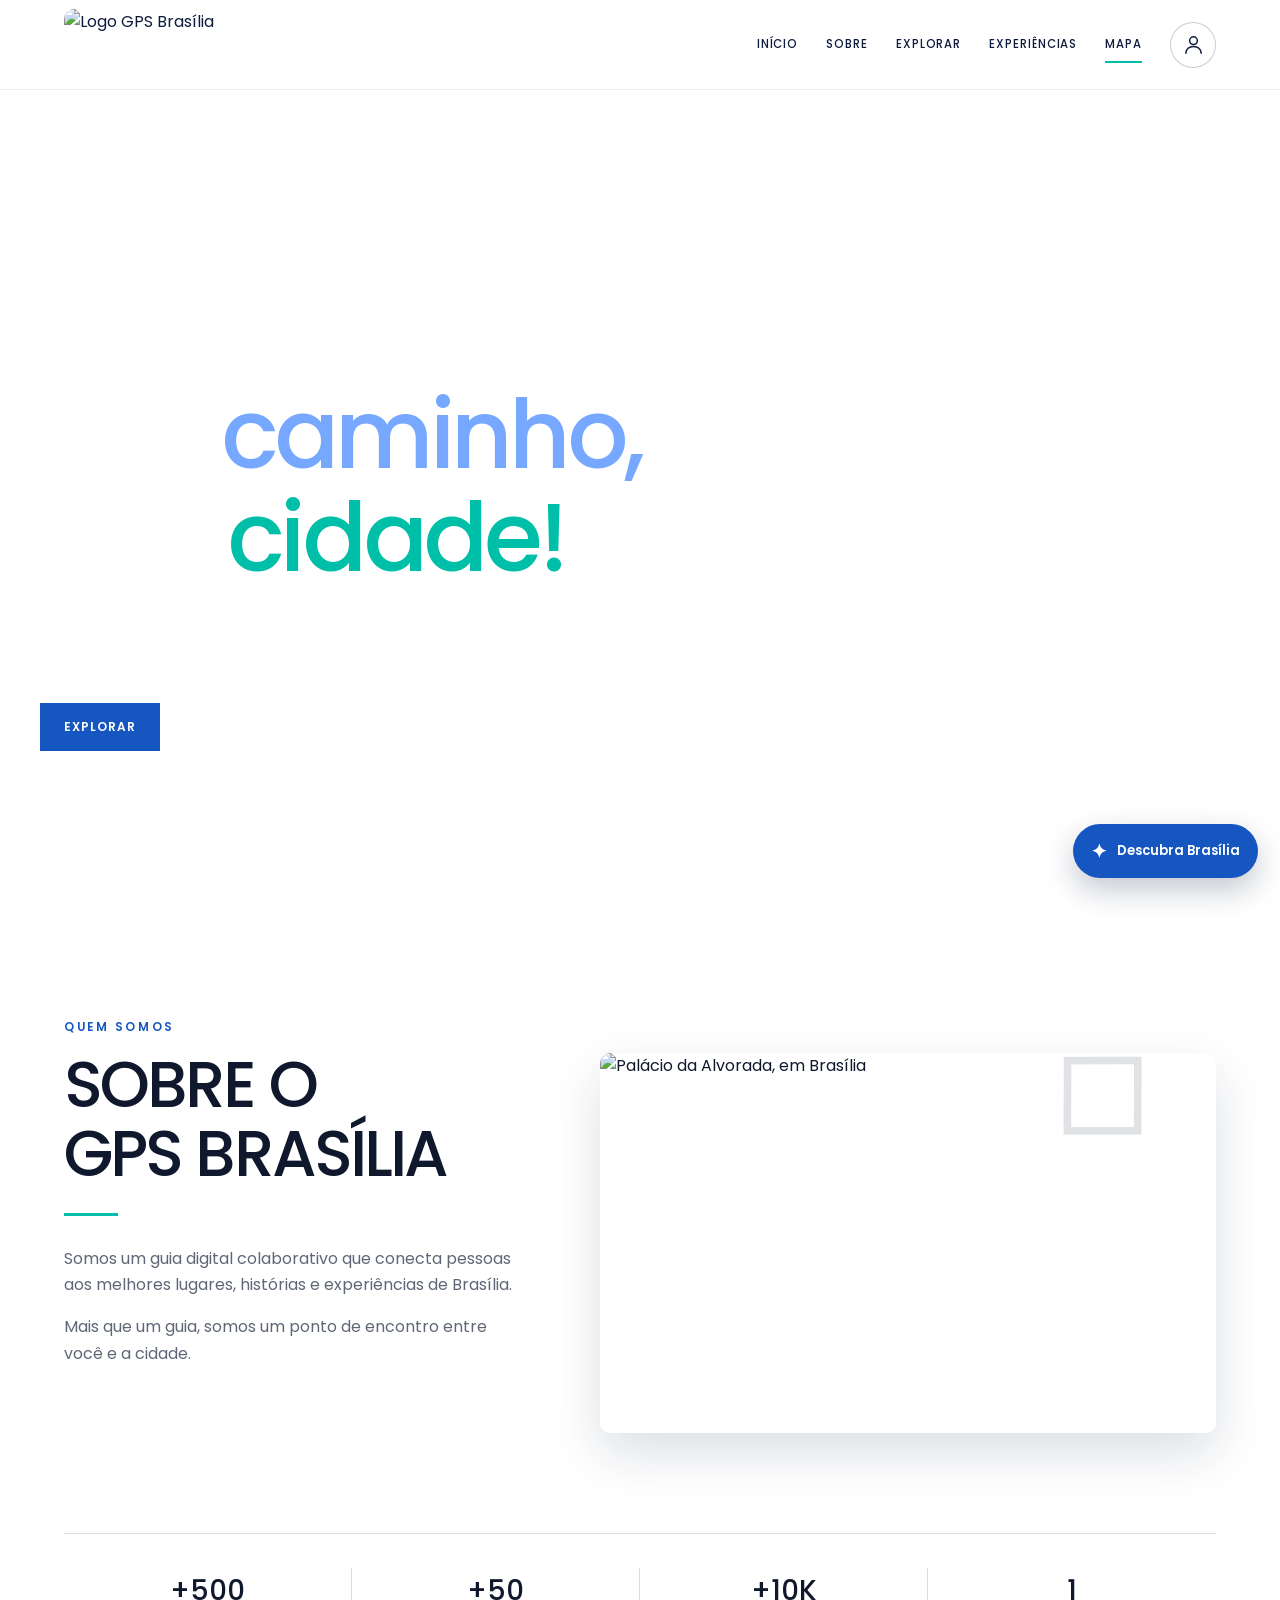
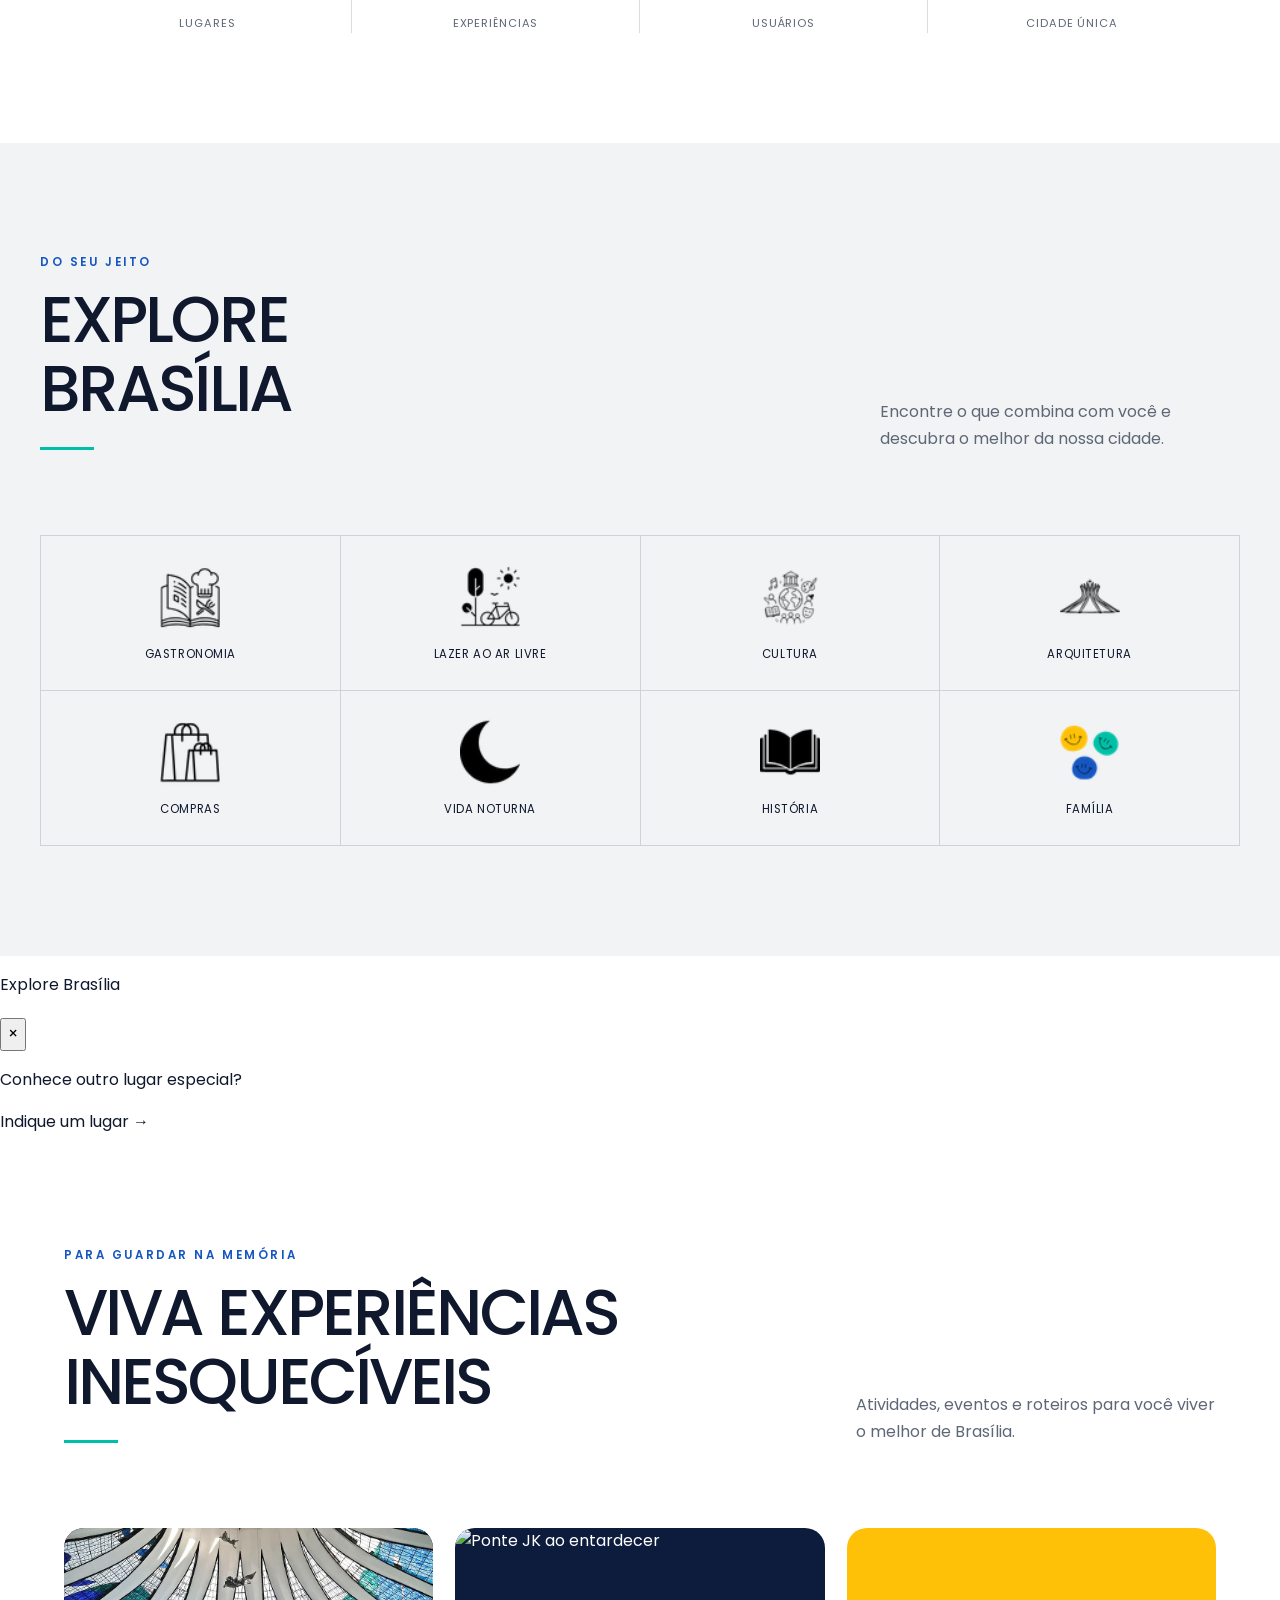
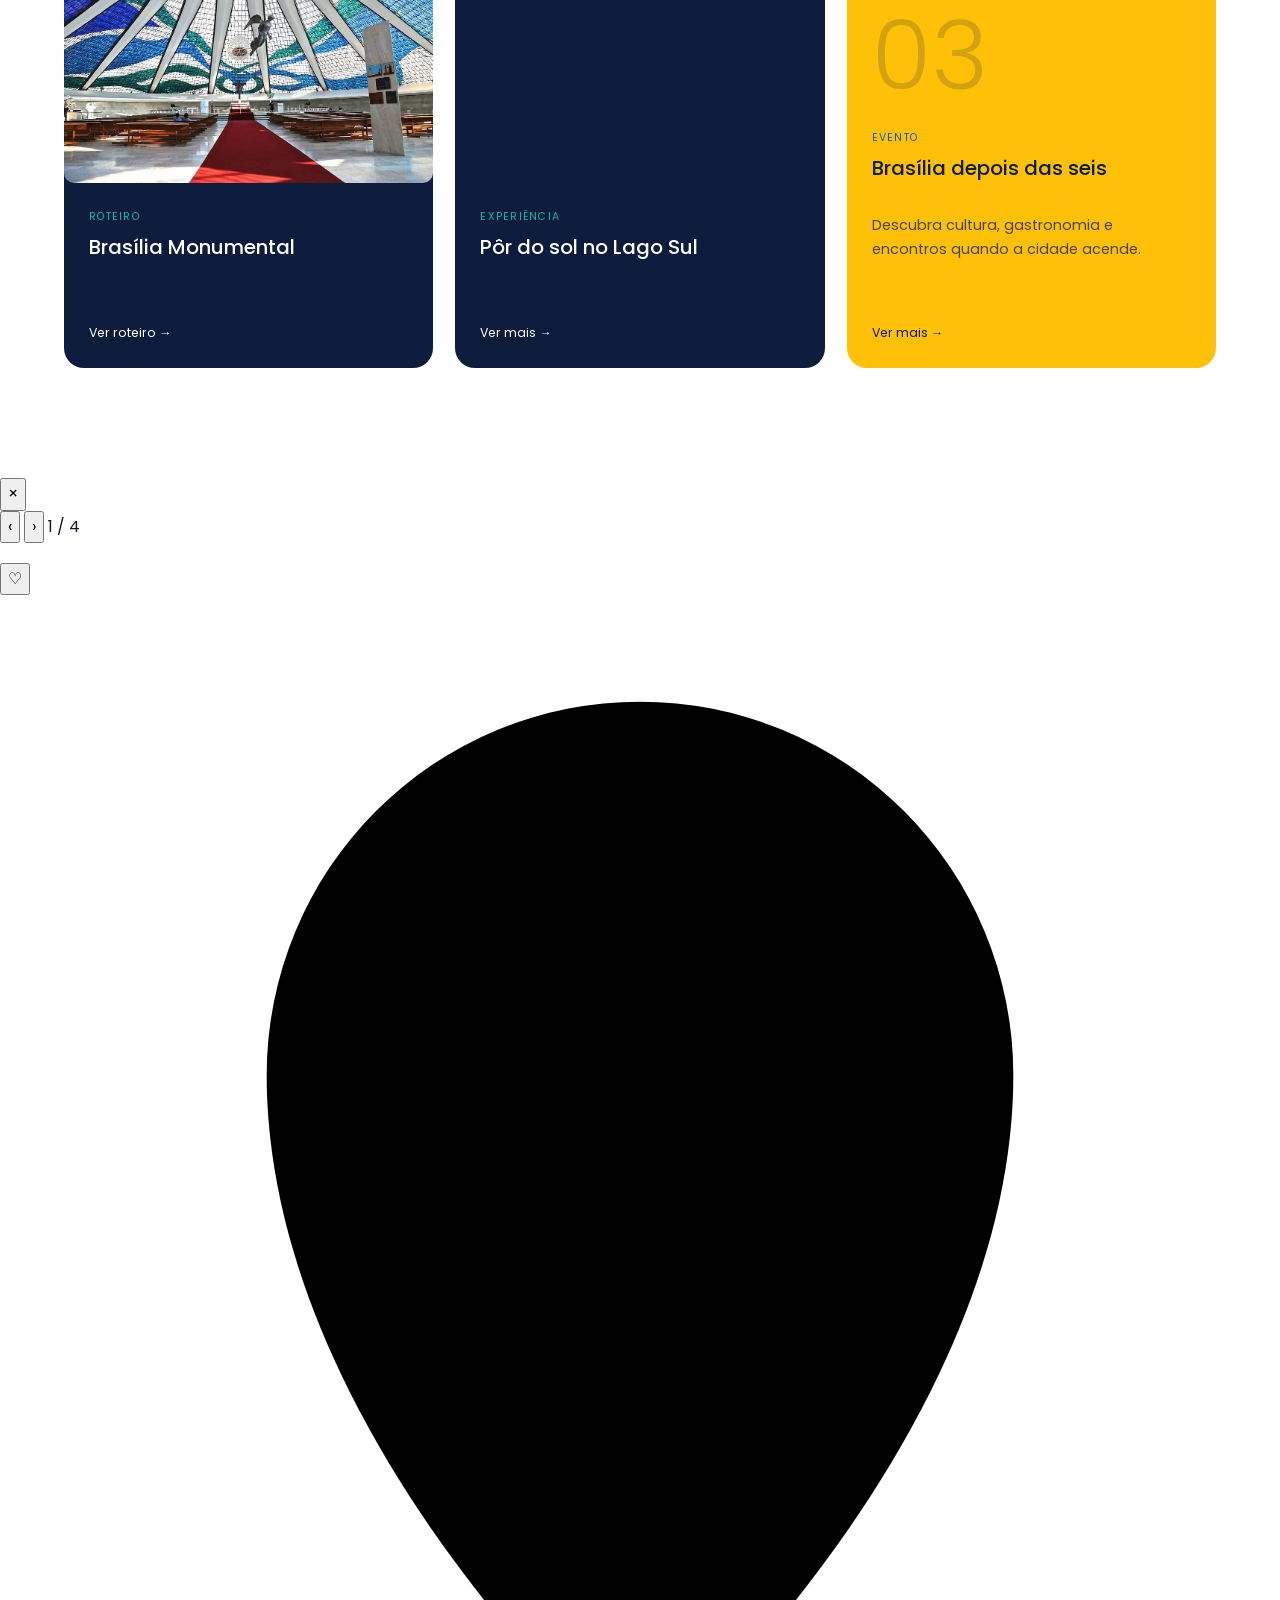
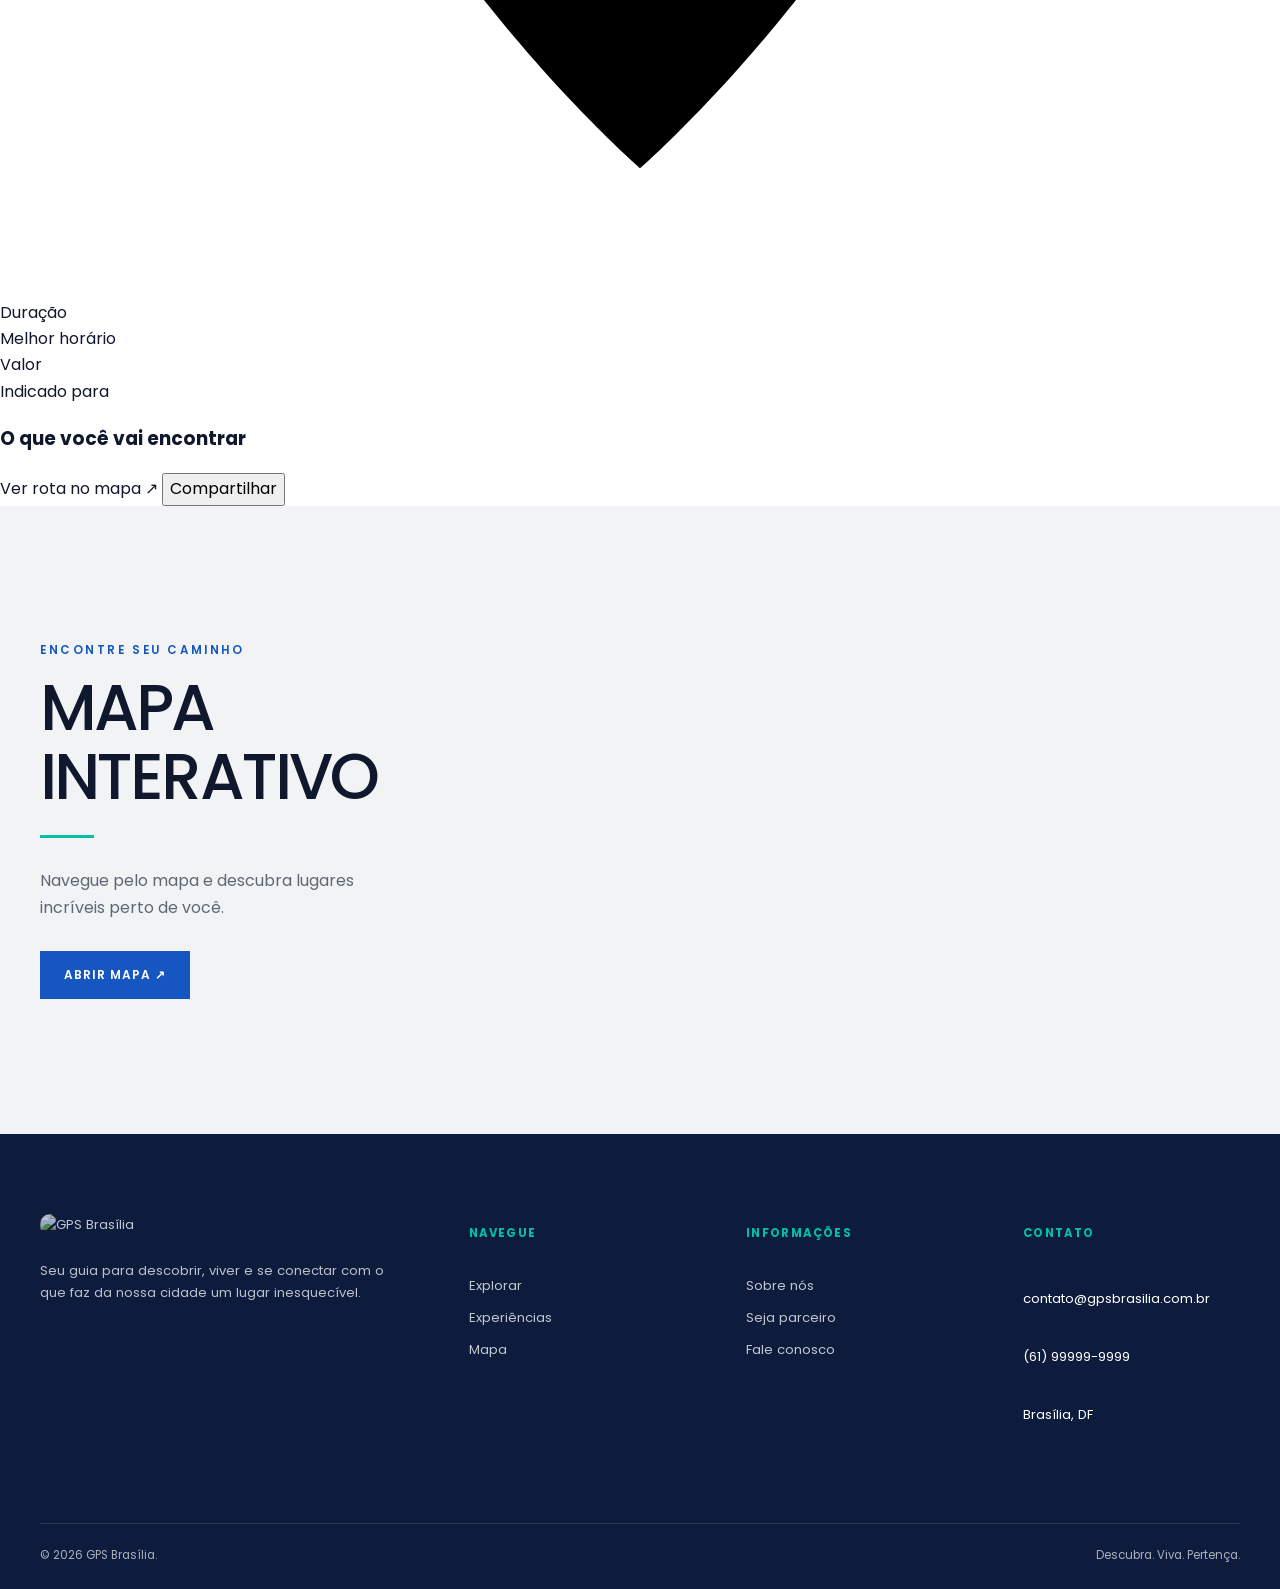
==== commit 5772e574: "chatbot" ====
--- a/index.html
+++ b/index.html
@@ -21,6 +21,7 @@
     <link rel="stylesheet" href="/pasta_estilo/styles.css">
     <link rel="stylesheet" href="/pasta_estilo/experiencias-modal.css">
     <link rel="stylesheet" href="/pasta_estilo/explorar-modal.css">
+    <link rel="stylesheet" href="/pasta_estilo/chatbot.css">
     <style>
 
     .gps-navbar {
@@ -218,22 +219,22 @@
                     </div>
                 </div>
 
-                <a href="login.html">
+                <a href="./home/login2.html">
                     <span>Entrar</span>
                     <span>→</span>
                 </a>
 
-                <a href="minha-conta.html">
+                <a href="./home/minha-conta.html">
                     <span>Minha conta</span>
                     <span>→</span>
                 </a>
 
-                <a href="favoritos.html">
+                <a href="./home/favoritos.html">
                     <span>Meus favoritos</span>
                     <span>♡</span>
                 </a>
 
-                <a href="indicar-local.html">
+                <a href="./home/indicar-local.html">
                     <span>Indicar um local</span>
                     <span>＋</span>
                 </a>
@@ -479,7 +480,7 @@
                 Conhece outro lugar especial?
             </p>
 
-            <a href="indicar-local.html">
+            <a href="./home/indicar-local.html">
                 Indique um lugar →
             </a>
 
@@ -778,7 +779,7 @@
     <script src="../pasta_JS/index.js"></script>
     <script src="../pasta_JS/experiencias-modal.js"></script>
     <script src="../pasta_JS/explorar-modal.js"></script>
-    
+    <script src="../pasta_JS/chatbot.js"></script> 
 </body>
 
 </html>
--- a/pasta_estilo/styles.css
+++ b/pasta_estilo/styles.css
@@ -780,12 +780,21 @@
 
 @media (max-width: 850px) {
 
-    .site-header {
-        height: 70px;
-    }
-
     .menu-toggle {
-        display: block;
+        display: flex;
+        align-items: center;
+        justify-content: center;
+
+        width: 44px;
+        height: 44px;
+
+        border: 0;
+        background: transparent;
+
+        color: #0d1b3d;
+        font-size: 1.7rem;
+
+        cursor: pointer;
     }
 
     .main-nav {
@@ -793,25 +802,28 @@
         top: 70px;
         right: 0;
         left: 0;
+        z-index: 999;
 
         display: none;
         flex-direction: column;
-        gap: 0;
-
-        padding: 10px 24px 20px;
-
-        background: var(--white);
-
-        border-bottom: 1px solid #dddddd;
+        align-items: flex-start;
+
+        padding: 15px 24px;
+
+        background: #ffffff;
+        border-bottom: 1px solid #e5e7eb;
     }
 
     .main-nav.open {
         display: flex;
     }
 
-    .main-nav a {
+    .main-nav > a {
+        width: 100%;
         padding: 13px 0;
     }
+
+
 
     .hero {
         min-height: calc(100svh - 70px);
@@ -1822,4 +1834,18 @@
 .category-grid .explore-category:hover .category-icon,
 .category-grid .explore-category:focus-visible .category-icon {
     filter: brightness(0) invert(1);
+}
+@media (max-width: 850px) {
+    .site-header {
+        height: 70px;
+    }
+
+    .site-header .main-nav {
+        top: 100%;
+        display: none;
+    }
+
+    .site-header .main-nav.open {
+        display: flex;
+    }
 }
--- a/pasta_estilo/chatbot.css
+++ b/pasta_estilo/chatbot.css
@@ -0,0 +1,193 @@
+/* GPS Brasília — chatbot de recomendações */
+.gps-chatbot,
+.gps-chatbot * {
+    box-sizing: border-box;
+}
+
+.gps-chatbot {
+    position: fixed;
+    right: 22px;
+    bottom: 22px;
+    z-index: 90;
+    font-family: "Poppins", Arial, sans-serif;
+    color: #0d1b3d;
+}
+
+.gps-chatbot-toggle {
+    display: inline-flex;
+    align-items: center;
+    gap: 10px;
+    min-height: 54px;
+    padding: 0 18px;
+    border: 0;
+    border-radius: 30px;
+    background: #1556c0;
+    color: #fff;
+    font: 600 0.82rem "Poppins", Arial, sans-serif;
+    box-shadow: 0 12px 30px rgb(13 27 61 / 24%);
+    cursor: pointer;
+}
+
+.gps-chatbot-toggle:hover,
+.gps-chatbot-toggle:focus-visible {
+    background: #0d1b3d;
+}
+
+.gps-chatbot-toggle span:first-child {
+    font-size: 1.2rem;
+}
+
+.gps-chatbot-panel {
+    position: absolute;
+    right: 0;
+    bottom: 66px;
+    display: flex;
+    flex-direction: column;
+    width: min(380px, calc(100vw - 32px));
+    max-height: min(620px, calc(100dvh - 105px));
+    overflow: hidden;
+    border: 1px solid #dce3e9;
+    border-radius: 18px;
+    background: #fff;
+    box-shadow: 0 22px 60px rgb(13 27 61 / 24%);
+}
+
+.gps-chatbot-panel[hidden] {
+    display: none;
+}
+
+.gps-chatbot-header {
+    display: flex;
+    align-items: flex-start;
+    justify-content: space-between;
+    gap: 12px;
+    padding: 18px 20px;
+    background: #0d1b3d;
+    color: #fff;
+}
+
+.gps-chatbot-header div {
+    display: flex;
+    flex-direction: column;
+}
+
+.gps-chatbot-header strong {
+    font-size: 1rem;
+}
+
+.gps-chatbot-header span {
+    font-size: 0.75rem;
+    opacity: 0.8;
+}
+
+.gps-chatbot-close {
+    border: 0;
+    padding: 0 4px;
+    background: transparent;
+    color: #fff;
+    font-size: 1.8rem;
+    line-height: 1;
+    cursor: pointer;
+}
+
+.gps-chatbot-messages {
+    display: flex;
+    flex: 1;
+    flex-direction: column;
+    gap: 12px;
+    min-height: 110px;
+    overflow-y: auto;
+    padding: 18px;
+}
+
+.gps-chatbot-message {
+    align-self: flex-start;
+    max-width: 92%;
+    margin: 0;
+    padding: 12px 14px;
+    border-radius: 14px 14px 14px 4px;
+    background: #f1f3f5;
+    font-size: 0.81rem;
+    line-height: 1.5;
+}
+
+.gps-chatbot-message--usuario {
+    align-self: flex-end;
+    border-radius: 14px 14px 4px 14px;
+    background: #e1f7f2;
+}
+
+.gps-chatbot-places {
+    display: flex;
+    flex-direction: column;
+    gap: 9px;
+}
+
+.gps-chatbot-place {
+    display: flex;
+    flex-direction: column;
+    gap: 4px;
+    padding: 11px;
+    border: 1px solid #e0e5eb;
+    border-radius: 10px;
+    background: #fff;
+    font-size: 0.76rem;
+    line-height: 1.5;
+}
+
+.gps-chatbot-place span {
+    color: #5f6777;
+}
+
+.gps-chatbot-place a,
+.gps-chatbot-more {
+    align-self: flex-start;
+    color: #1556c0;
+    font: 600 0.76rem "Poppins", Arial, sans-serif;
+    text-decoration: none;
+}
+
+.gps-chatbot-more {
+    border: 0;
+    padding: 4px 0;
+    background: none;
+    cursor: pointer;
+}
+
+.gps-chatbot-actions {
+    display: flex;
+    flex-wrap: wrap;
+    gap: 7px;
+    max-height: 150px;
+    overflow-y: auto;
+    padding: 12px 16px 16px;
+    border-top: 1px solid #e0e5eb;
+}
+
+.gps-chatbot-actions button {
+    border: 1px solid #cbd6e3;
+    border-radius: 18px;
+    padding: 7px 10px;
+    background: #fff;
+    color: #0d1b3d;
+    font: 500 0.69rem "Poppins", Arial, sans-serif;
+    cursor: pointer;
+}
+
+.gps-chatbot-actions button:hover,
+.gps-chatbot-actions button:focus-visible {
+    border-color: #1556c0;
+    background: #eef4ff;
+}
+
+@media (max-width: 480px) {
+    .gps-chatbot {
+        right: 12px;
+        bottom: 12px;
+    }
+
+    .gps-chatbot-panel {
+        bottom: 64px;
+        width: calc(100vw - 24px);
+    }
+}
